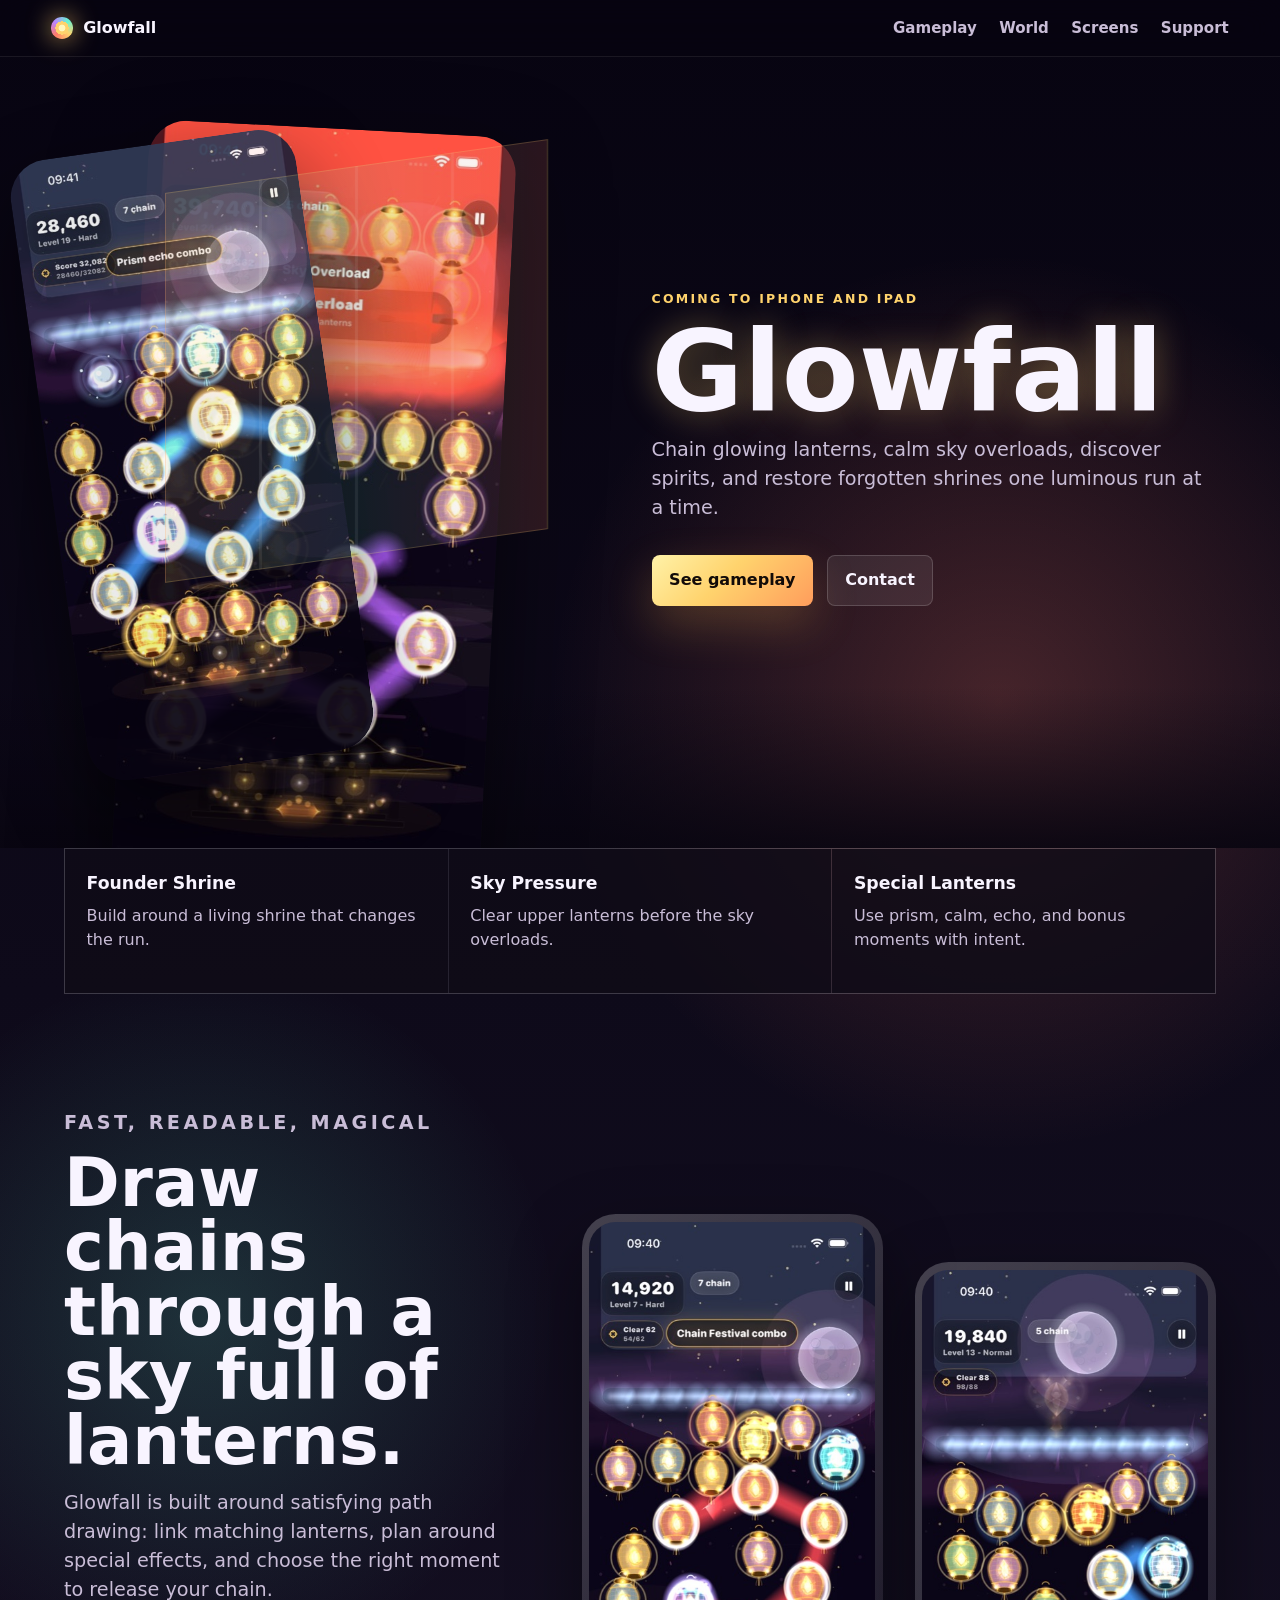
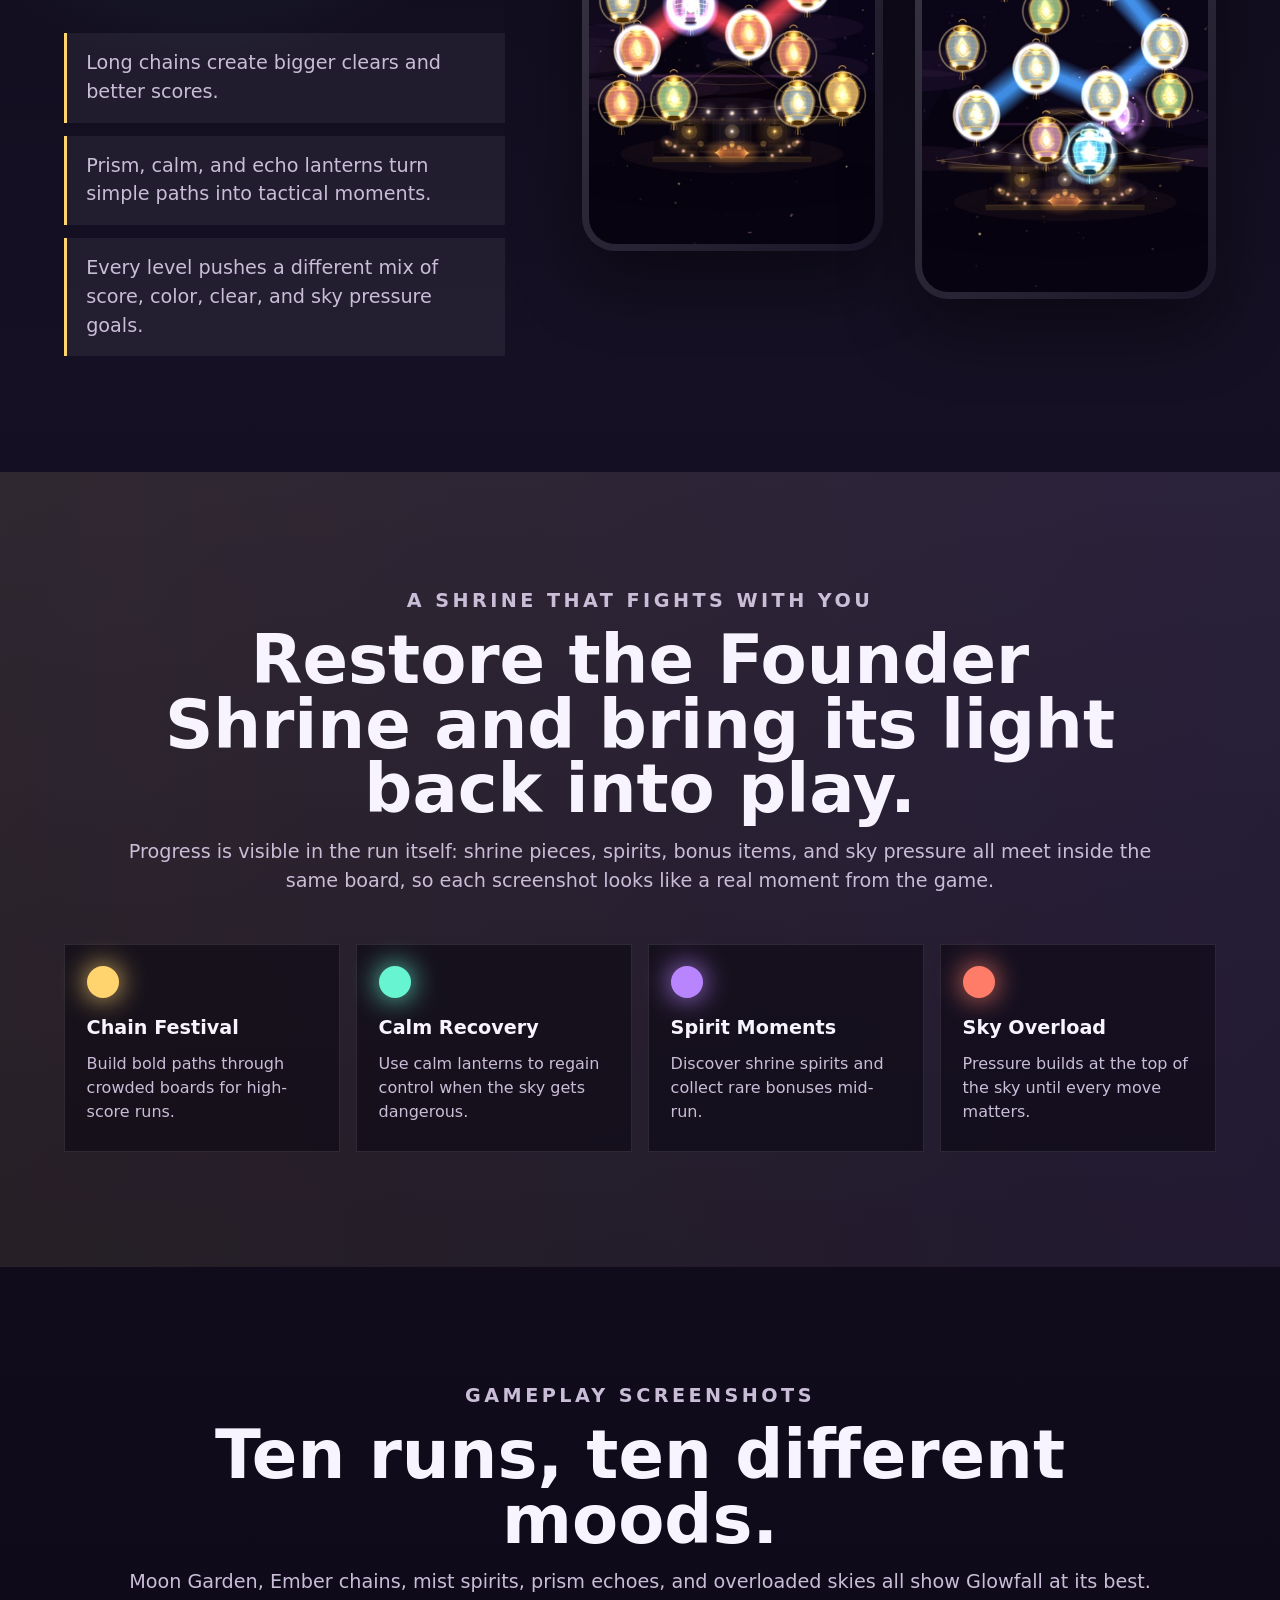
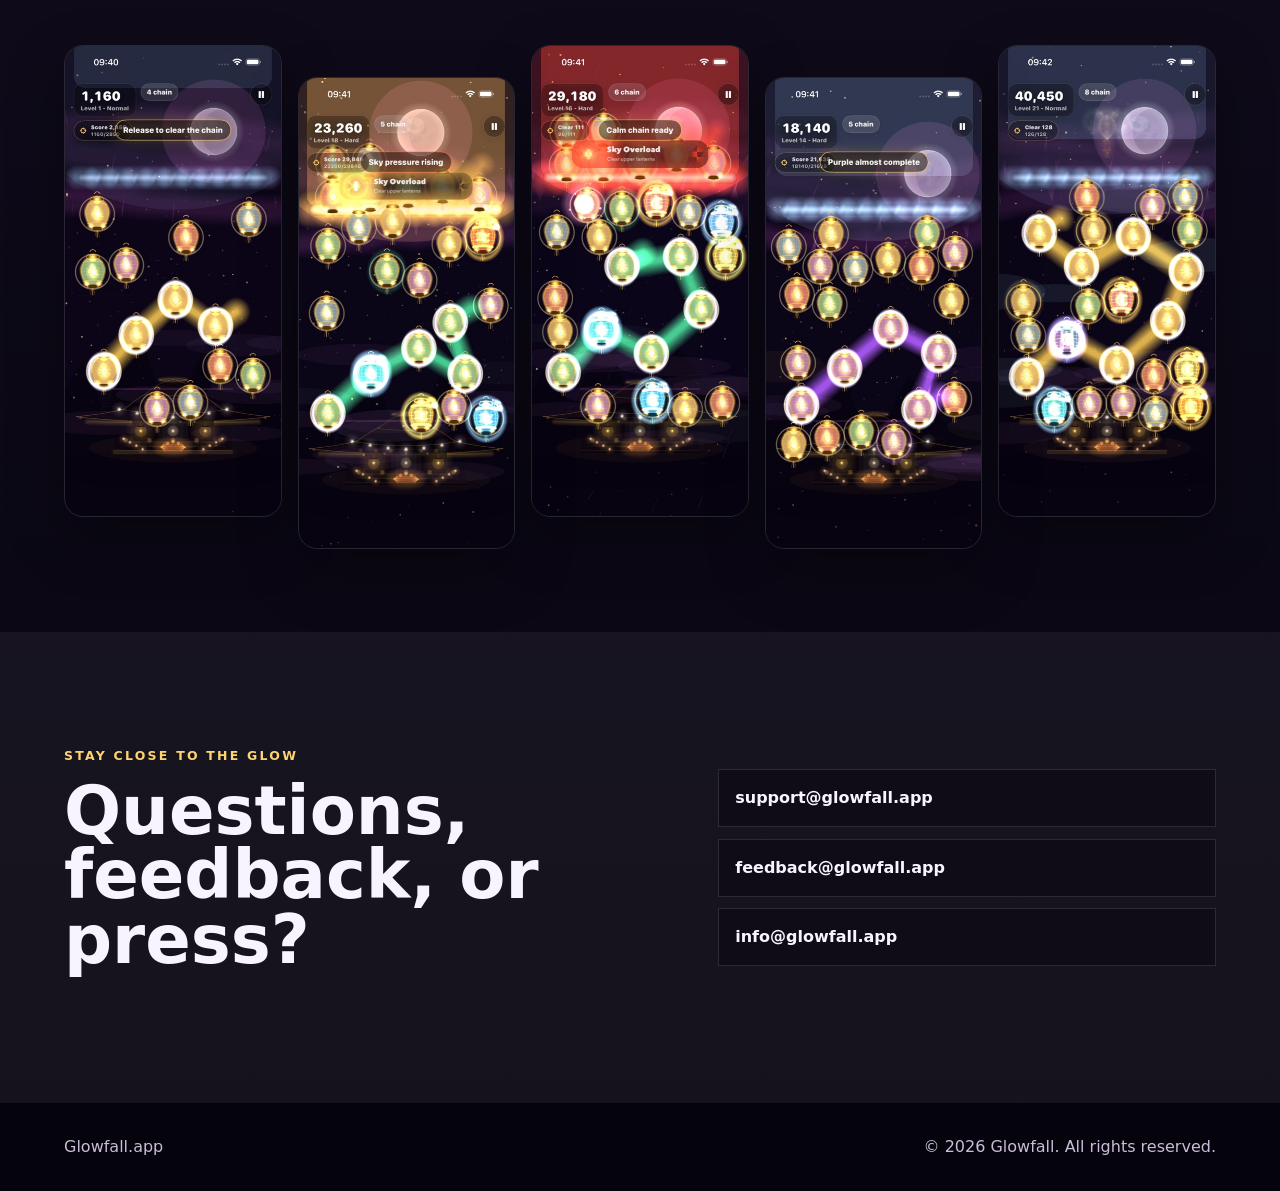
==== index.html @ 5fb165c0 "first commit" ====
<!doctype html>
<html lang="en">
  <head>
    <meta charset="utf-8">
    <meta name="viewport" content="width=device-width, initial-scale=1">
    <title>Glowfall - Chain lanterns. Restore the sky.</title>
    <meta name="description" content="Glowfall is a magical lantern chaining game about restoring shrines, calming the sky, and mastering luminous combos.">
    <meta property="og:title" content="Glowfall">
    <meta property="og:description" content="Chain lanterns, calm the sky, and restore ancient shrines.">
    <meta property="og:type" content="website">
    <meta property="og:url" content="https://glowfall.app">
    <meta property="og:image" content="https://glowfall.app/assets/screenshots/05_starfall_overload.jpg">
    <meta name="theme-color" content="#080510">
    <link rel="icon" href="assets/favicon.svg" type="image/svg+xml">
    <link rel="stylesheet" href="styles.css">
  </head>
  <body>
    <header class="site-header" aria-label="Primary">
      <a class="brand" href="#top" aria-label="Glowfall home">
        <span class="brand-mark" aria-hidden="true"></span>
        <span>Glowfall</span>
      </a>
      <nav>
        <a href="#gameplay">Gameplay</a>
        <a href="#world">World</a>
        <a href="#screens">Screens</a>
        <a href="mailto:support@glowfall.app">Support</a>
      </nav>
    </header>

    <main id="top">
      <section class="hero" aria-labelledby="hero-title">
        <div class="hero-media" aria-hidden="true">
          <img class="hero-shot hero-shot-main" src="assets/screenshots/05_starfall_overload.jpg" alt="">
          <img class="hero-shot hero-shot-side" src="assets/screenshots/08_prism_echo_combo.jpg" alt="">
          <div class="skyline"></div>
        </div>
        <div class="hero-copy">
          <p class="eyebrow">Coming to iPhone and iPad</p>
          <h1 id="hero-title">Glowfall</h1>
          <p class="hero-lede">Chain glowing lanterns, calm sky overloads, discover spirits, and restore forgotten shrines one luminous run at a time.</p>
          <div class="hero-actions">
            <a class="button primary" href="#screens">See gameplay</a>
            <a class="button secondary" href="mailto:info@glowfall.app">Contact</a>
          </div>
        </div>
      </section>

      <section class="signal-strip" aria-label="Game highlights">
        <div>
          <strong>Founder Shrine</strong>
          <span>Build around a living shrine that changes the run.</span>
        </div>
        <div>
          <strong>Sky Pressure</strong>
          <span>Clear upper lanterns before the sky overloads.</span>
        </div>
        <div>
          <strong>Special Lanterns</strong>
          <span>Use prism, calm, echo, and bonus moments with intent.</span>
        </div>
      </section>

      <section id="gameplay" class="section split">
        <div class="section-copy">
          <p class="eyebrow">Fast, readable, magical</p>
          <h2>Draw chains through a sky full of lanterns.</h2>
          <p>Glowfall is built around satisfying path drawing: link matching lanterns, plan around special effects, and choose the right moment to release your chain.</p>
          <ul class="feature-list">
            <li>Long chains create bigger clears and better scores.</li>
            <li>Prism, calm, and echo lanterns turn simple paths into tactical moments.</li>
            <li>Every level pushes a different mix of score, color, clear, and sky pressure goals.</li>
          </ul>
        </div>
        <div class="phone-pair">
          <figure class="phone-frame tall">
            <img src="assets/screenshots/02_ember_festival_combo.jpg" alt="Glowfall gameplay showing a red Chain Festival combo.">
          </figure>
          <figure class="phone-frame lower">
            <img src="assets/screenshots/03_mist_spirit_bonus.jpg" alt="Glowfall gameplay showing a spirit bonus moment.">
          </figure>
        </div>
      </section>

      <section id="world" class="section world-band">
        <div class="section-copy centered">
          <p class="eyebrow">A shrine that fights with you</p>
          <h2>Restore the Founder Shrine and bring its light back into play.</h2>
          <p>Progress is visible in the run itself: shrine pieces, spirits, bonus items, and sky pressure all meet inside the same board, so each screenshot looks like a real moment from the game.</p>
        </div>
        <div class="mechanic-grid">
          <article>
            <span class="mini-icon gold"></span>
            <h3>Chain Festival</h3>
            <p>Build bold paths through crowded boards for high-score runs.</p>
          </article>
          <article>
            <span class="mini-icon teal"></span>
            <h3>Calm Recovery</h3>
            <p>Use calm lanterns to regain control when the sky gets dangerous.</p>
          </article>
          <article>
            <span class="mini-icon violet"></span>
            <h3>Spirit Moments</h3>
            <p>Discover shrine spirits and collect rare bonuses mid-run.</p>
          </article>
          <article>
            <span class="mini-icon coral"></span>
            <h3>Sky Overload</h3>
            <p>Pressure builds at the top of the sky until every move matters.</p>
          </article>
        </div>
      </section>

      <section id="screens" class="section screen-gallery" aria-labelledby="screens-title">
        <div class="section-copy centered">
          <p class="eyebrow">Gameplay screenshots</p>
          <h2 id="screens-title">Ten runs, ten different moods.</h2>
          <p>Moon Garden, Ember chains, mist spirits, prism echoes, and overloaded skies all show Glowfall at its best.</p>
        </div>
        <div class="screens-row" aria-label="Glowfall screenshot gallery">
          <img src="assets/screenshots/01_moon_first_chain.jpg" alt="Glowfall Moon Garden first chain gameplay.">
          <img src="assets/screenshots/04_aurora_pressure_rising.jpg" alt="Glowfall Aurora sky pressure gameplay.">
          <img src="assets/screenshots/06_calm_recovery_combo.jpg" alt="Glowfall calm recovery combo gameplay.">
          <img src="assets/screenshots/07_purple_objective_chase.jpg" alt="Glowfall purple objective chase gameplay.">
          <img src="assets/screenshots/10_final_chain_finish.jpg" alt="Glowfall final chain finish gameplay.">
        </div>
      </section>

      <section class="section contact-band" aria-labelledby="contact-title">
        <div>
          <p class="eyebrow">Stay close to the glow</p>
          <h2 id="contact-title">Questions, feedback, or press?</h2>
        </div>
        <div class="contact-links">
          <a href="mailto:support@glowfall.app">support@glowfall.app</a>
          <a href="mailto:feedback@glowfall.app">feedback@glowfall.app</a>
          <a href="mailto:info@glowfall.app">info@glowfall.app</a>
        </div>
      </section>
    </main>

    <footer>
      <span>Glowfall.app</span>
      <span>© 2026 Glowfall. All rights reserved.</span>
    </footer>
  </body>
</html>
---- styles.css ----
:root {
  --ink: #f8f4ff;
  --muted: #c9bdd7;
  --soft: rgba(255, 255, 255, 0.12);
  --panel: rgba(16, 12, 28, 0.74);
  --panel-strong: rgba(20, 16, 34, 0.92);
  --gold: #ffd36d;
  --teal: #67f4d0;
  --violet: #b985ff;
  --coral: #ff7c68;
  --blue: #78c9ff;
  color-scheme: dark;
}

* {
  box-sizing: border-box;
}

html {
  scroll-behavior: smooth;
}

body {
  margin: 0;
  min-width: 320px;
  color: var(--ink);
  background:
    radial-gradient(circle at 78% 16%, rgba(255, 124, 104, 0.24), transparent 28rem),
    radial-gradient(circle at 16% 30%, rgba(103, 244, 208, 0.16), transparent 22rem),
    linear-gradient(180deg, #070411 0%, #151023 45%, #080510 100%);
  font-family: ui-sans-serif, system-ui, -apple-system, BlinkMacSystemFont, "Segoe UI", sans-serif;
  line-height: 1.5;
}

img {
  display: block;
  max-width: 100%;
}

a {
  color: inherit;
}

.site-header {
  position: fixed;
  z-index: 20;
  top: 0;
  left: 0;
  right: 0;
  display: flex;
  align-items: center;
  justify-content: space-between;
  gap: 1rem;
  padding: 1rem clamp(1.1rem, 4vw, 4rem);
  background: rgba(7, 4, 17, 0.64);
  border-bottom: 1px solid rgba(255, 255, 255, 0.08);
  backdrop-filter: blur(18px);
}

.brand {
  display: inline-flex;
  align-items: center;
  gap: 0.65rem;
  text-decoration: none;
  font-weight: 900;
  letter-spacing: 0;
}

.brand-mark {
  width: 1.35rem;
  height: 1.35rem;
  border-radius: 50%;
  background:
    radial-gradient(circle, #fff7bd 0 22%, #ffd36d 23% 42%, transparent 43%),
    conic-gradient(from 40deg, var(--teal), var(--gold), var(--coral), var(--violet), var(--teal));
  box-shadow: 0 0 24px rgba(255, 211, 109, 0.76);
}

nav {
  display: flex;
  align-items: center;
  gap: clamp(0.75rem, 2vw, 1.4rem);
  color: var(--muted);
  font-size: 0.94rem;
  font-weight: 750;
}

nav a {
  text-decoration: none;
}

nav a:hover {
  color: var(--ink);
}

.hero {
  position: relative;
  min-height: 94svh;
  display: grid;
  grid-template-columns: minmax(0, 0.95fr) minmax(20rem, 1.05fr);
  align-items: center;
  gap: clamp(2rem, 6vw, 6rem);
  padding: 7rem clamp(1.1rem, 5vw, 5rem) 4rem;
  overflow: hidden;
}

.hero::after {
  content: "";
  position: absolute;
  left: 0;
  right: 0;
  bottom: 0;
  height: 18vh;
  background: linear-gradient(180deg, transparent, rgba(8, 5, 16, 0.88));
  pointer-events: none;
}

.hero-copy {
  position: relative;
  z-index: 4;
  max-width: 42rem;
}

.eyebrow {
  margin: 0 0 0.8rem;
  color: var(--gold);
  font-size: 0.78rem;
  font-weight: 900;
  letter-spacing: 0.18em;
  text-transform: uppercase;
}

h1,
h2,
h3,
p {
  margin-top: 0;
}

h1 {
  margin-bottom: 1rem;
  font-size: 7rem;
  line-height: 0.88;
  letter-spacing: 0;
  text-shadow: 0 0 34px rgba(255, 211, 109, 0.36);
}

h2 {
  margin-bottom: 1rem;
  font-size: 4.2rem;
  line-height: 0.96;
  letter-spacing: 0;
}

h3 {
  margin-bottom: 0.55rem;
  font-size: 1.2rem;
}

.hero-lede,
.section-copy p,
.feature-list {
  color: var(--muted);
  font-size: 1.2rem;
}

.hero-actions {
  display: flex;
  flex-wrap: wrap;
  gap: 0.85rem;
  margin-top: 2rem;
}

.button {
  min-height: 3rem;
  display: inline-flex;
  align-items: center;
  justify-content: center;
  padding: 0.78rem 1.1rem;
  border-radius: 0.5rem;
  text-decoration: none;
  font-weight: 900;
}

.button.primary {
  color: #120b08;
  background: linear-gradient(135deg, #fff2a8, var(--gold) 45%, #ff9d5c);
  box-shadow: 0 18px 46px rgba(255, 178, 80, 0.24);
}

.button.secondary {
  background: rgba(255, 255, 255, 0.08);
  border: 1px solid rgba(255, 255, 255, 0.16);
}

.hero-media {
  position: relative;
  z-index: 3;
  min-height: 42rem;
  transform: translateX(-1rem);
}

.hero-shot {
  position: absolute;
  width: min(38vw, 23rem);
  border-radius: 2.4rem;
  box-shadow: 0 36px 90px rgba(0, 0, 0, 0.58);
}

.hero-shot-main {
  right: 12%;
  top: 1rem;
  transform: rotate(3deg);
}

.hero-shot-side {
  left: 0;
  bottom: 1rem;
  width: min(32vw, 18rem);
  transform: rotate(-8deg);
  opacity: 0.92;
}

.skyline {
  position: absolute;
  inset: 8% 2% auto auto;
  width: 75%;
  height: 58%;
  border: 1px solid rgba(255, 211, 109, 0.2);
  background:
    linear-gradient(90deg, rgba(255, 211, 109, 0.1), rgba(103, 244, 208, 0.1), rgba(255, 124, 104, 0.14)),
    repeating-linear-gradient(90deg, transparent 0 5.8rem, rgba(255, 255, 255, 0.08) 5.8rem 6rem);
  filter: blur(0.2px);
  transform: skewY(-8deg);
}

.signal-strip {
  display: grid;
  grid-template-columns: repeat(3, 1fr);
  gap: 1px;
  margin: 0 clamp(1.1rem, 5vw, 5rem);
  border: 1px solid rgba(255, 255, 255, 0.1);
  background: rgba(255, 255, 255, 0.1);
}

.signal-strip div {
  min-height: 9rem;
  padding: 1.35rem;
  background: rgba(8, 5, 16, 0.78);
}

.signal-strip strong,
.signal-strip span {
  display: block;
}

.signal-strip strong {
  margin-bottom: 0.45rem;
  font-size: 1.08rem;
}

.signal-strip span {
  color: var(--muted);
}

.section {
  padding: clamp(4rem, 9vw, 8rem) clamp(1.1rem, 5vw, 5rem);
}

.split {
  display: grid;
  grid-template-columns: minmax(0, 0.82fr) minmax(20rem, 1.18fr);
  align-items: center;
  gap: clamp(2rem, 6vw, 6rem);
}

.section-copy {
  max-width: 46rem;
}

.section-copy.centered {
  max-width: 64rem;
  margin-inline: auto;
  text-align: center;
}

.feature-list {
  display: grid;
  gap: 0.8rem;
  margin: 1.8rem 0 0;
  padding: 0;
  list-style: none;
}

.feature-list li {
  padding: 1rem 1rem 1rem 1.2rem;
  border-left: 3px solid var(--gold);
  background: rgba(255, 255, 255, 0.06);
}

.phone-pair {
  position: relative;
  display: grid;
  grid-template-columns: 1fr 1fr;
  align-items: center;
  gap: clamp(1rem, 3vw, 2rem);
}

.phone-frame {
  margin: 0;
  border-radius: 2.1rem;
  padding: 0.48rem;
  background: linear-gradient(135deg, rgba(255, 255, 255, 0.22), rgba(255, 255, 255, 0.03));
  box-shadow: 0 28px 70px rgba(0, 0, 0, 0.42);
}

.phone-frame img {
  border-radius: 1.65rem;
}

.phone-frame.lower {
  transform: translateY(3rem);
}

.world-band {
  background:
    linear-gradient(180deg, rgba(255, 255, 255, 0.04), rgba(255, 255, 255, 0.015)),
    linear-gradient(90deg, rgba(255, 211, 109, 0.08), rgba(185, 133, 255, 0.08));
}

.mechanic-grid {
  display: grid;
  grid-template-columns: repeat(4, 1fr);
  gap: 1rem;
  margin-top: 3rem;
}

.mechanic-grid article {
  min-height: 13rem;
  padding: 1.35rem;
  border: 1px solid rgba(255, 255, 255, 0.1);
  background: rgba(8, 5, 16, 0.54);
}

.mechanic-grid p {
  color: var(--muted);
  margin-bottom: 0;
}

.mini-icon {
  display: block;
  width: 2rem;
  height: 2rem;
  margin-bottom: 1rem;
  border-radius: 50%;
  box-shadow: 0 0 28px currentColor;
}

.mini-icon.gold {
  color: var(--gold);
  background: var(--gold);
}

.mini-icon.teal {
  color: var(--teal);
  background: var(--teal);
}

.mini-icon.violet {
  color: var(--violet);
  background: var(--violet);
}

.mini-icon.coral {
  color: var(--coral);
  background: var(--coral);
}

.screen-gallery {
  overflow: hidden;
}

.screens-row {
  display: grid;
  grid-template-columns: repeat(5, minmax(12rem, 1fr));
  gap: 1rem;
  margin-top: 3rem;
}

.screens-row img {
  width: 100%;
  aspect-ratio: 9 / 19.5;
  object-fit: cover;
  object-position: top;
  border-radius: 1.2rem;
  border: 1px solid rgba(255, 255, 255, 0.12);
  box-shadow: 0 22px 55px rgba(0, 0, 0, 0.36);
}

.screens-row img:nth-child(even) {
  transform: translateY(2rem);
}

.contact-band {
  display: grid;
  grid-template-columns: minmax(0, 1fr) minmax(18rem, 0.8fr);
  align-items: center;
  gap: 2rem;
  background: rgba(255, 255, 255, 0.05);
}

.contact-links {
  display: grid;
  gap: 0.7rem;
}

.contact-links a {
  padding: 1rem;
  border: 1px solid rgba(255, 255, 255, 0.12);
  background: rgba(8, 5, 16, 0.48);
  text-decoration: none;
  font-weight: 850;
}

footer {
  display: flex;
  justify-content: space-between;
  gap: 1rem;
  padding: 2rem clamp(1.1rem, 5vw, 5rem);
  color: var(--muted);
  background: #05030b;
}

@media (max-width: 900px) {
  nav {
    display: none;
  }

  .hero,
  .split,
  .contact-band {
    grid-template-columns: 1fr;
  }

  .hero {
    padding-top: 6rem;
  }

  .hero-media {
    order: -1;
    min-height: 31rem;
    transform: none;
  }

  .hero-shot {
    width: min(58vw, 18rem);
  }

  .hero-shot-main {
    right: 2%;
  }

  .hero-shot-side {
    width: min(44vw, 13rem);
    left: 4%;
  }

  .signal-strip,
  .mechanic-grid {
    grid-template-columns: 1fr;
  }

  .screens-row {
    grid-template-columns: repeat(5, minmax(10rem, 72vw));
    overflow-x: auto;
    padding-bottom: 2.5rem;
    scroll-snap-type: x mandatory;
  }

  .screens-row img {
    scroll-snap-align: center;
  }
}

@media (max-width: 560px) {
  .site-header {
    padding-inline: 1rem;
  }

  h1 {
    font-size: 4.45rem;
  }

  h2 {
    font-size: 2.35rem;
  }

  .hero-lede,
  .section-copy p,
  .feature-list {
    font-size: 1.02rem;
  }

  .hero-media {
    min-height: 27rem;
  }

  .phone-pair {
    grid-template-columns: 1fr;
  }

  .phone-frame.lower {
    transform: none;
  }

  footer {
    flex-direction: column;
  }
}
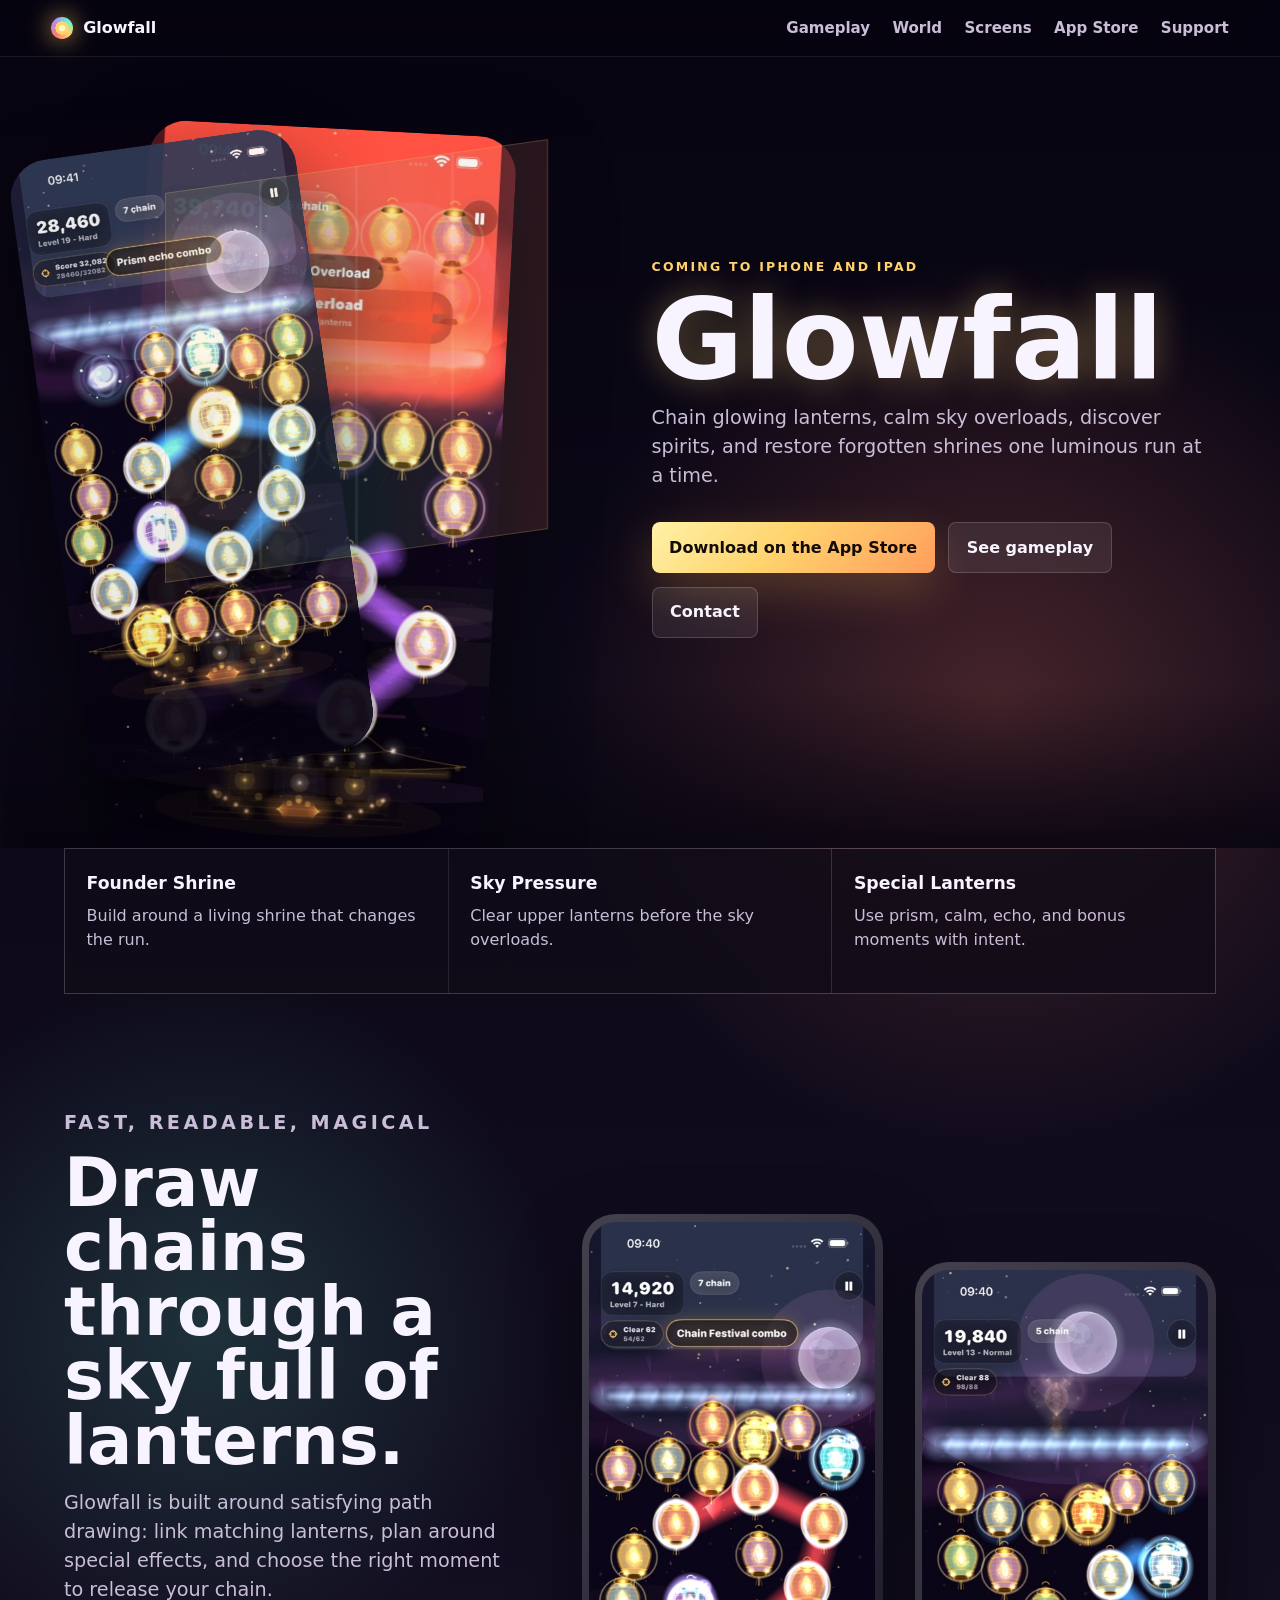
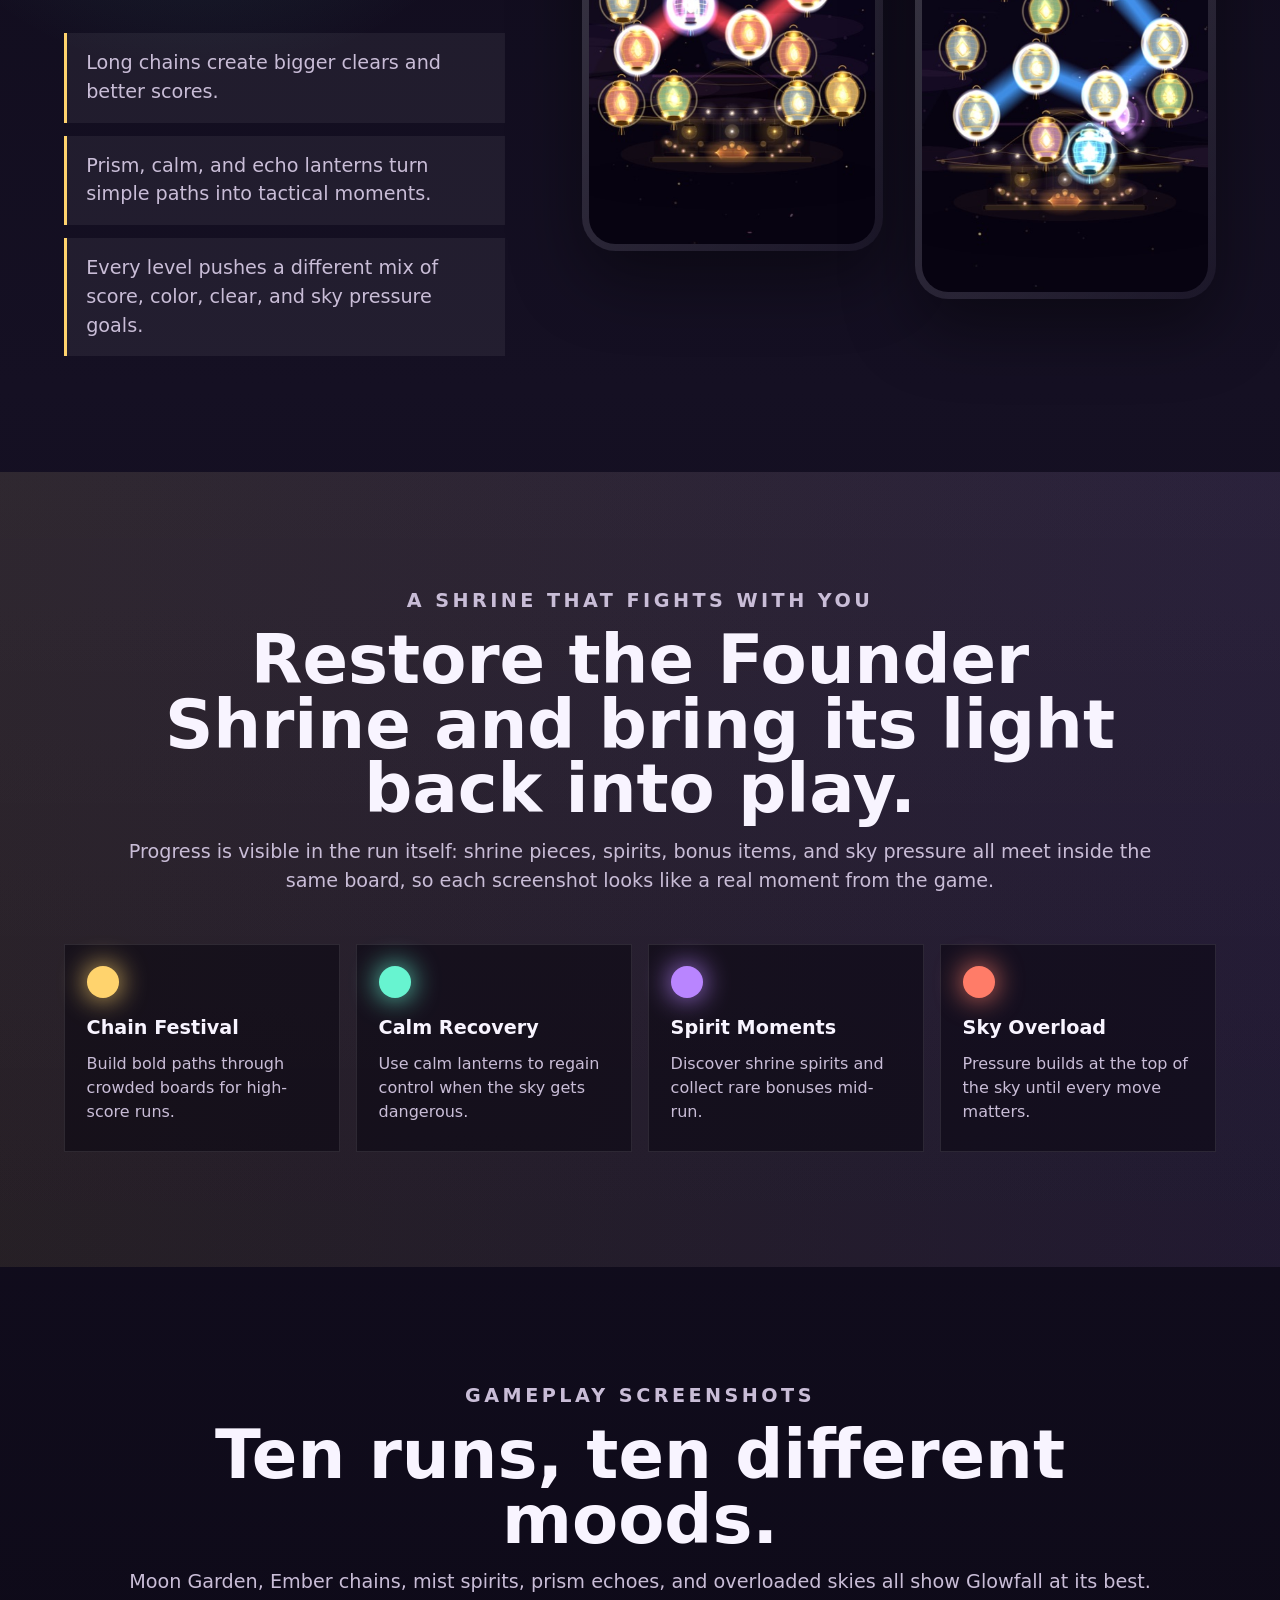
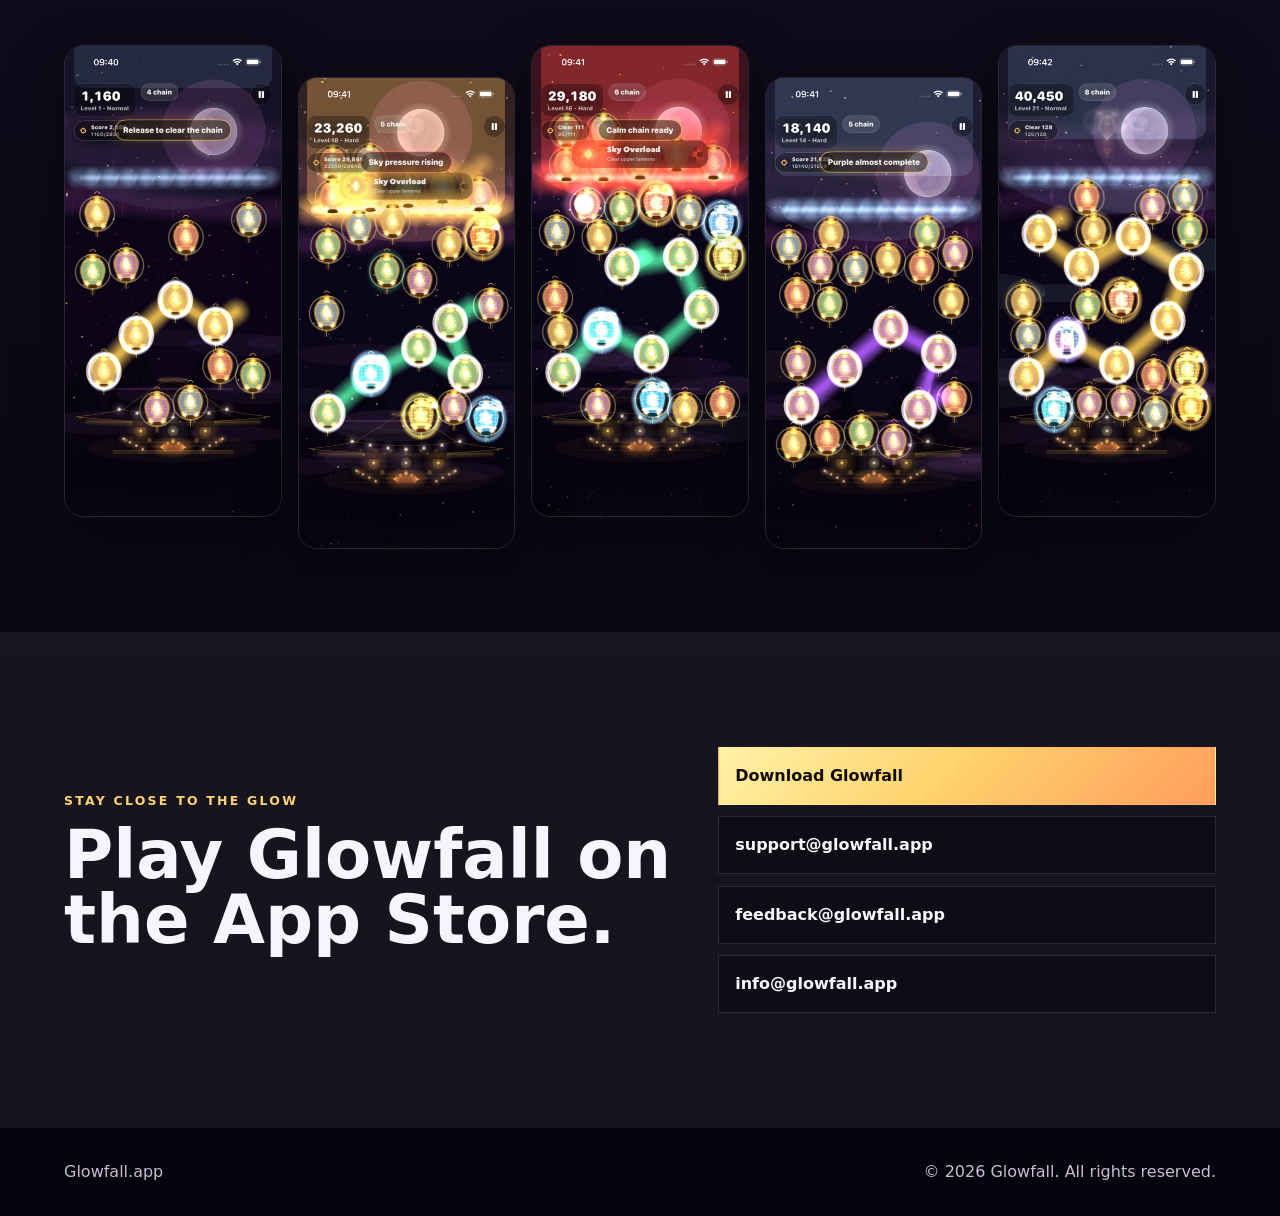
==== commit 738b2015: "Add App Store link" ====
--- a/index.html
+++ b/index.html
@@ -24,6 +24,7 @@
         <a href="#gameplay">Gameplay</a>
         <a href="#world">World</a>
         <a href="#screens">Screens</a>
+        <a href="https://apps.apple.com/us/app/glowfall-lantern-spirits/id6771706543">App Store</a>
         <a href="mailto:support@glowfall.app">Support</a>
       </nav>
     </header>
@@ -40,7 +41,8 @@
           <h1 id="hero-title">Glowfall</h1>
           <p class="hero-lede">Chain glowing lanterns, calm sky overloads, discover spirits, and restore forgotten shrines one luminous run at a time.</p>
           <div class="hero-actions">
-            <a class="button primary" href="#screens">See gameplay</a>
+            <a class="button primary" href="https://apps.apple.com/us/app/glowfall-lantern-spirits/id6771706543">Download on the App Store</a>
+            <a class="button secondary" href="#screens">See gameplay</a>
             <a class="button secondary" href="mailto:info@glowfall.app">Contact</a>
           </div>
         </div>
@@ -130,9 +132,10 @@
       <section class="section contact-band" aria-labelledby="contact-title">
         <div>
           <p class="eyebrow">Stay close to the glow</p>
-          <h2 id="contact-title">Questions, feedback, or press?</h2>
+          <h2 id="contact-title">Play Glowfall on the App Store.</h2>
         </div>
         <div class="contact-links">
+          <a class="store-link" href="https://apps.apple.com/us/app/glowfall-lantern-spirits/id6771706543">Download Glowfall</a>
           <a href="mailto:support@glowfall.app">support@glowfall.app</a>
           <a href="mailto:feedback@glowfall.app">feedback@glowfall.app</a>
           <a href="mailto:info@glowfall.app">info@glowfall.app</a>
--- a/styles.css
+++ b/styles.css
@@ -422,6 +422,12 @@
   font-weight: 850;
 }
 
+.contact-links .store-link {
+  color: #120b08;
+  background: linear-gradient(135deg, #fff2a8, var(--gold) 45%, #ff9d5c);
+  border-color: transparent;
+}
+
 footer {
   display: flex;
   justify-content: space-between;
@@ -431,6 +437,33 @@
   background: #05030b;
 }
 
+.legal-page {
+  max-width: 58rem;
+  margin-inline: auto;
+  padding: 8rem clamp(1.1rem, 5vw, 5rem) 5rem;
+}
+
+.legal-page h1 {
+  margin-bottom: 1.5rem;
+  font-size: 4.4rem;
+}
+
+.legal-page h2 {
+  margin-top: 2.5rem;
+  font-size: 1.7rem;
+  line-height: 1.15;
+}
+
+.legal-page p {
+  color: var(--muted);
+  font-size: 1.08rem;
+}
+
+.legal-page a {
+  color: var(--gold);
+  font-weight: 800;
+}
+
 @media (max-width: 900px) {
   nav {
     display: none;
@@ -497,7 +530,8 @@
 
   .hero-lede,
   .section-copy p,
-  .feature-list {
+  .feature-list,
+  .legal-page p {
     font-size: 1.02rem;
   }
 
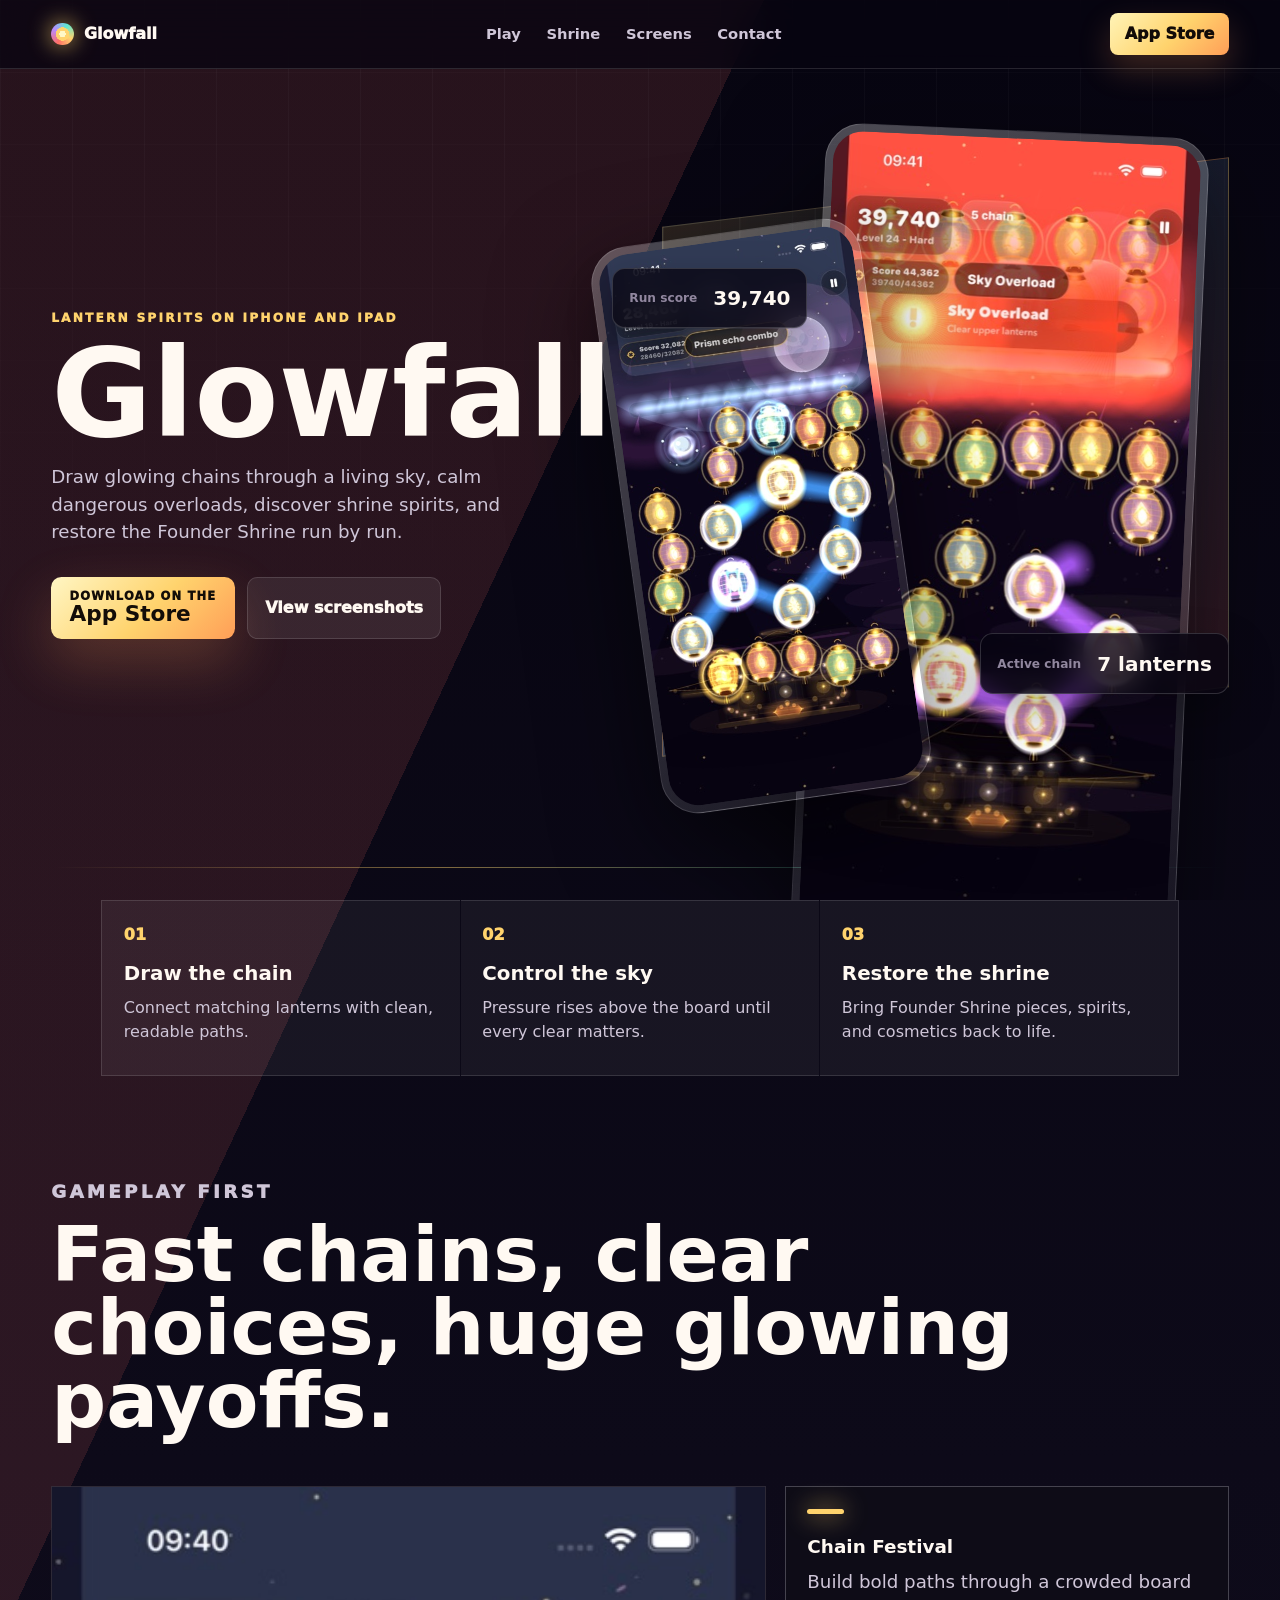
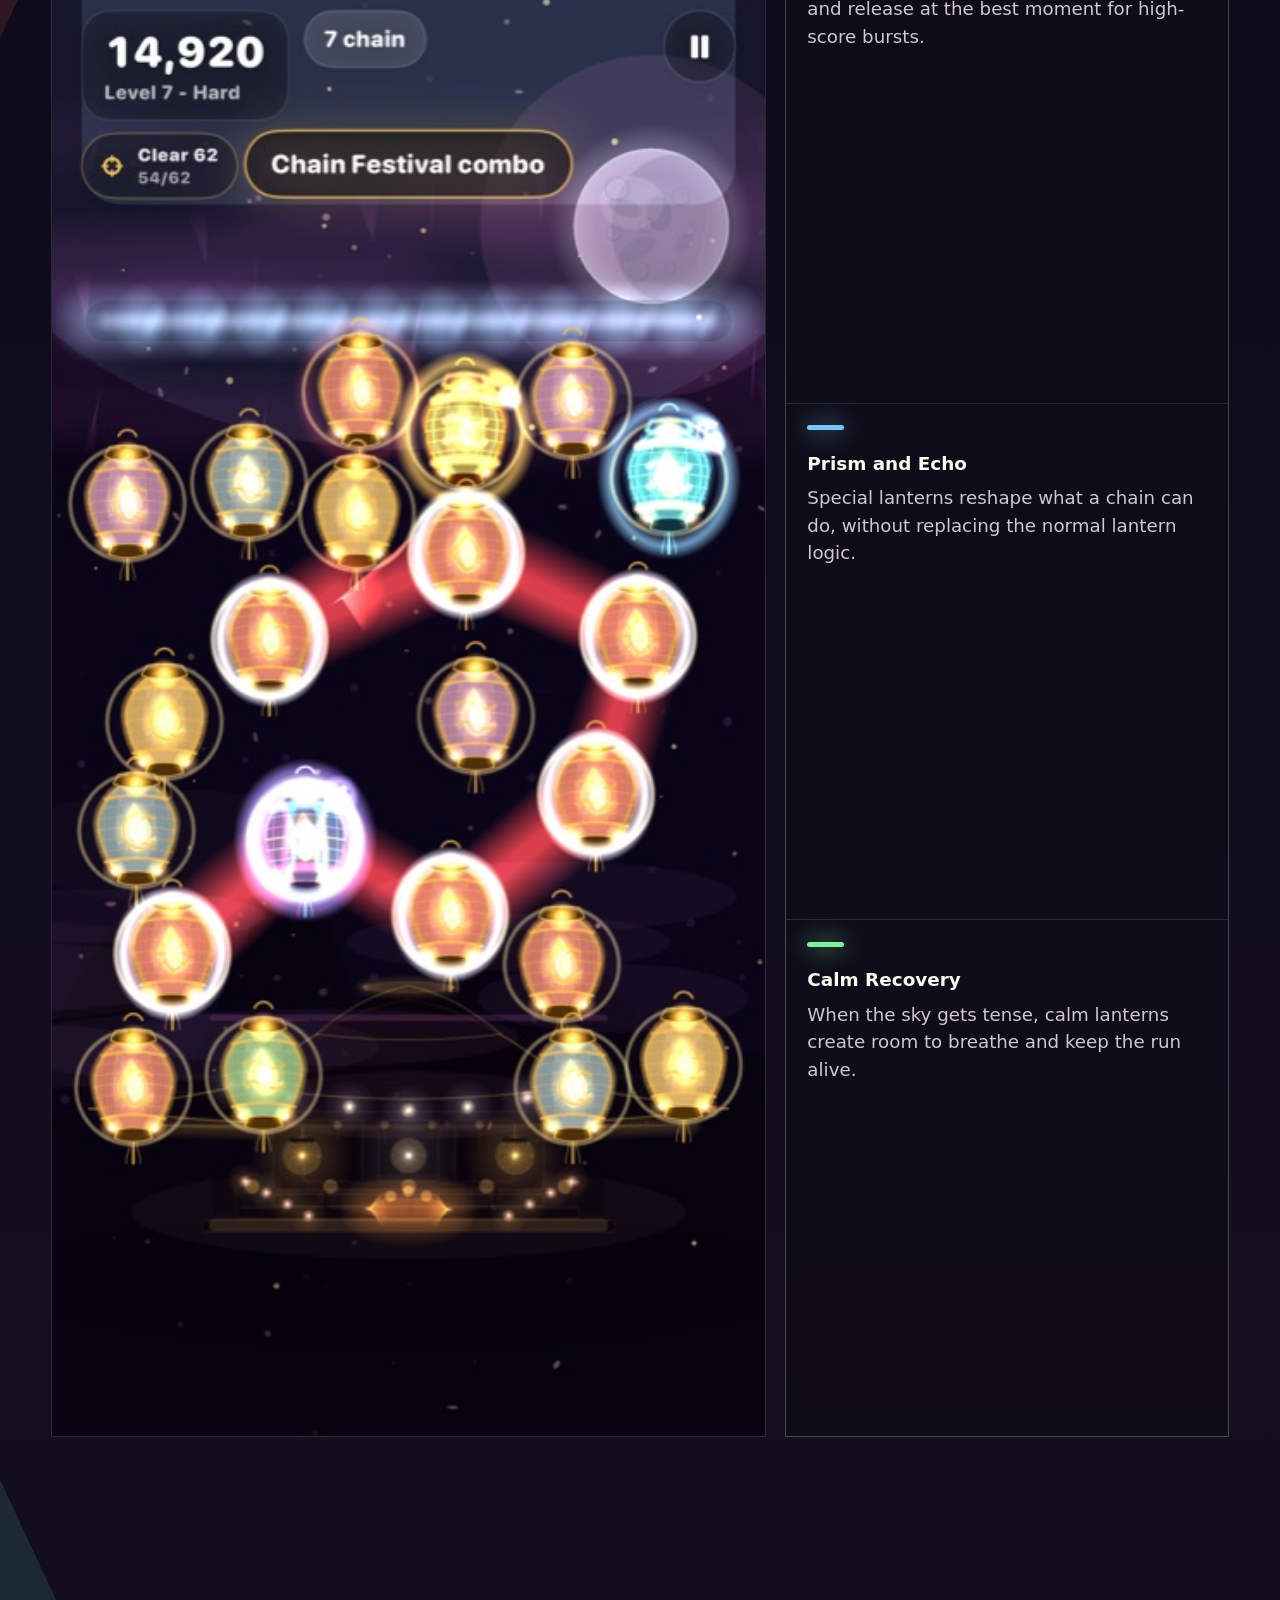
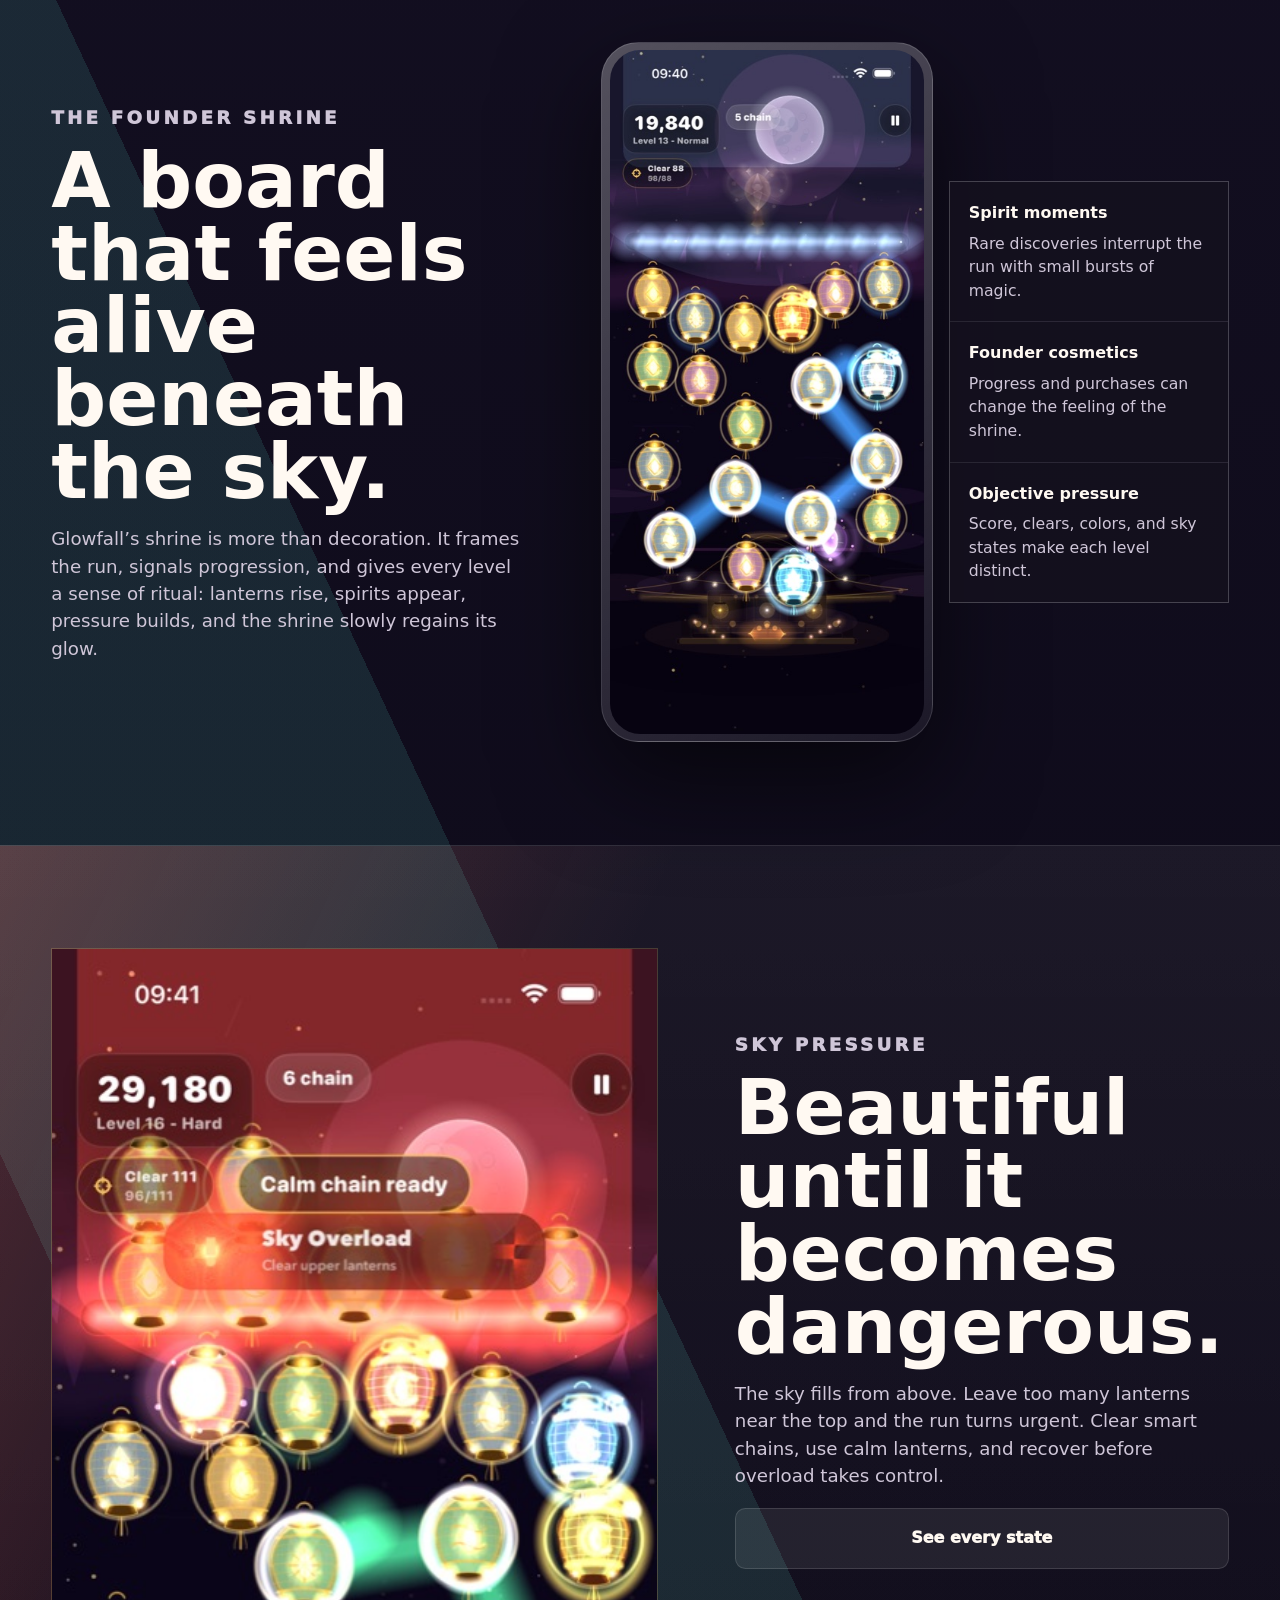
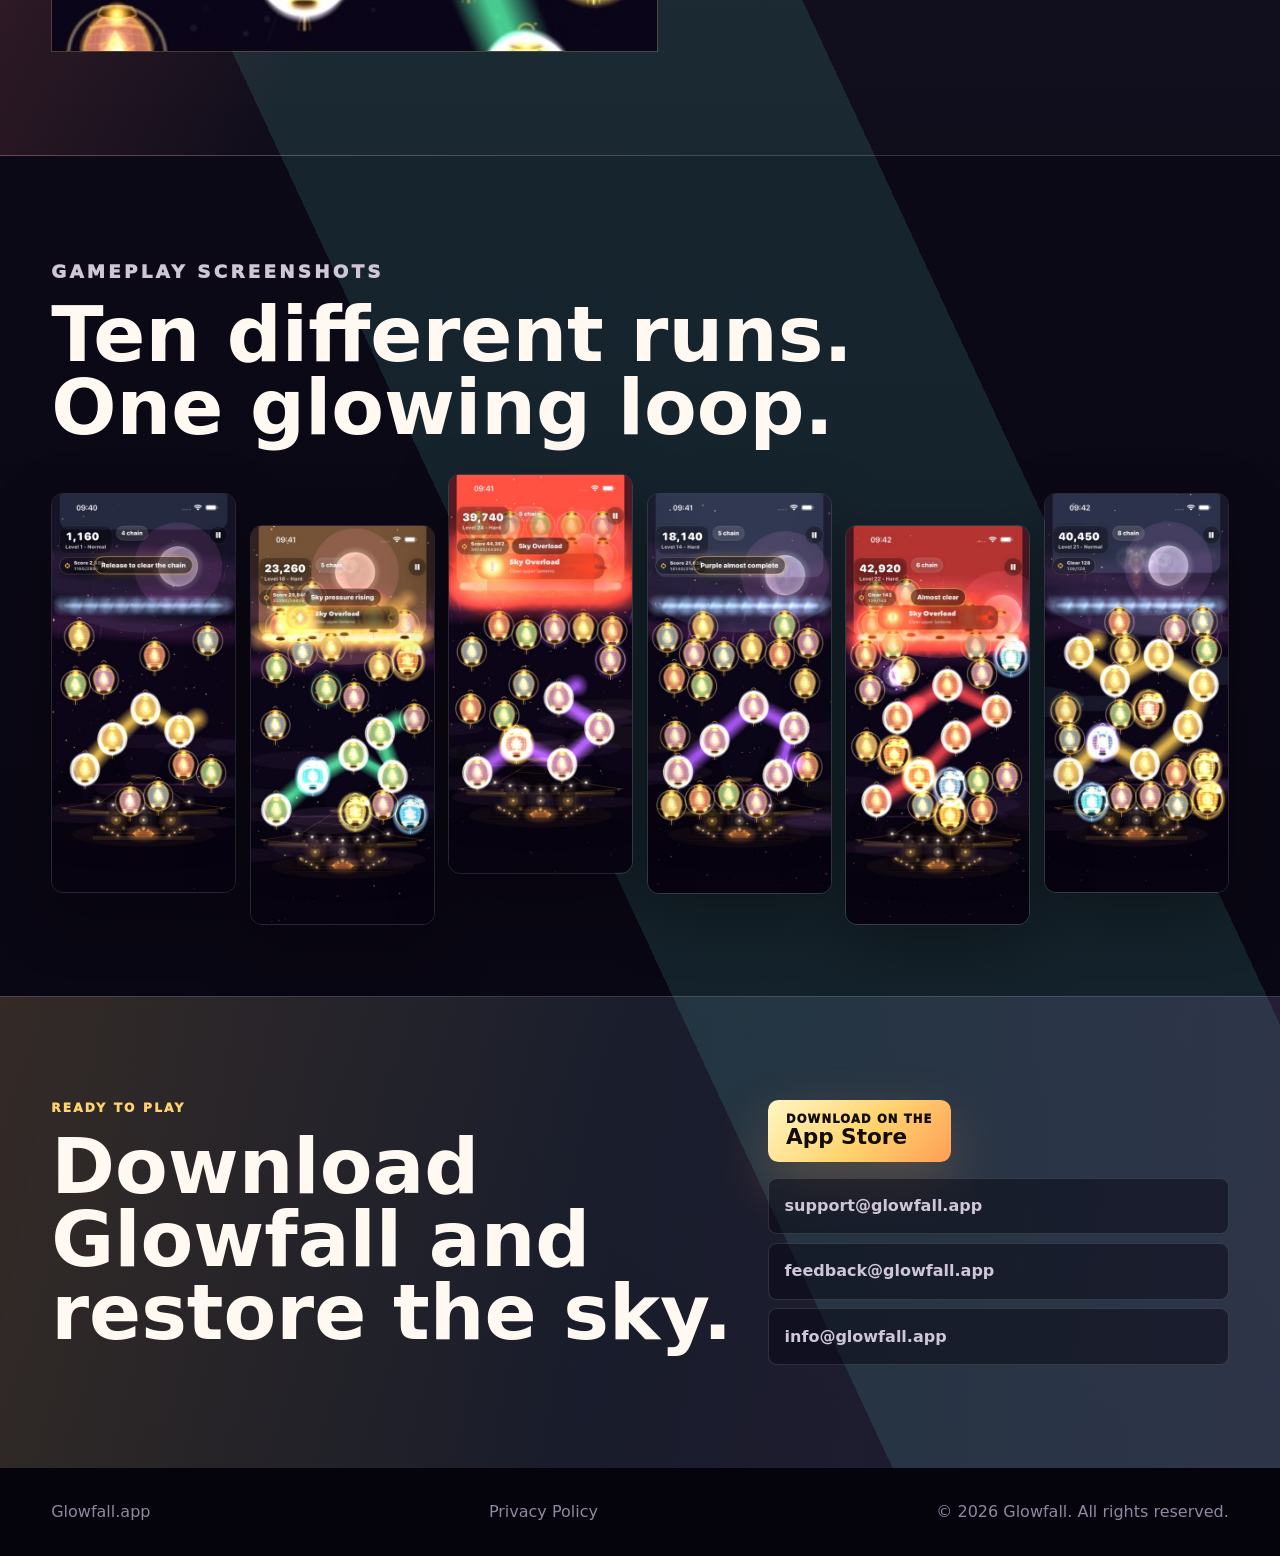
==== commit e444d24d: "Improve Glowfall website design" ====
--- a/index.html
+++ b/index.html
@@ -3,9 +3,9 @@
   <head>
     <meta charset="utf-8">
     <meta name="viewport" content="width=device-width, initial-scale=1">
-    <title>Glowfall - Chain lanterns. Restore the sky.</title>
-    <meta name="description" content="Glowfall is a magical lantern chaining game about restoring shrines, calming the sky, and mastering luminous combos.">
-    <meta property="og:title" content="Glowfall">
+    <title>Glowfall - Lantern Spirits</title>
+    <meta name="description" content="Glowfall is a magical lantern-chaining game about restoring shrines, calming the sky, and mastering luminous combos.">
+    <meta property="og:title" content="Glowfall - Lantern Spirits">
     <meta property="og:description" content="Chain lanterns, calm the sky, and restore ancient shrines.">
     <meta property="og:type" content="website">
     <meta property="og:url" content="https://glowfall.app">
@@ -21,130 +21,171 @@
         <span>Glowfall</span>
       </a>
       <nav>
-        <a href="#gameplay">Gameplay</a>
-        <a href="#world">World</a>
+        <a href="#play">Play</a>
+        <a href="#shrine">Shrine</a>
         <a href="#screens">Screens</a>
-        <a href="https://apps.apple.com/us/app/glowfall-lantern-spirits/id6771706543">App Store</a>
-        <a href="mailto:support@glowfall.app">Support</a>
+        <a href="#contact">Contact</a>
       </nav>
+      <a class="nav-store" href="https://apps.apple.com/us/app/glowfall-lantern-spirits/id6771706543">App Store</a>
     </header>
 
     <main id="top">
       <section class="hero" aria-labelledby="hero-title">
-        <div class="hero-media" aria-hidden="true">
-          <img class="hero-shot hero-shot-main" src="assets/screenshots/05_starfall_overload.jpg" alt="">
-          <img class="hero-shot hero-shot-side" src="assets/screenshots/08_prism_echo_combo.jpg" alt="">
-          <div class="skyline"></div>
+        <div class="hero-copy">
+          <p class="eyebrow">Lantern Spirits on iPhone and iPad</p>
+          <h1 id="hero-title">Glowfall</h1>
+          <p class="hero-lede">Draw glowing chains through a living sky, calm dangerous overloads, discover shrine spirits, and restore the Founder Shrine run by run.</p>
+          <div class="hero-actions">
+            <a class="store-button" href="https://apps.apple.com/us/app/glowfall-lantern-spirits/id6771706543" aria-label="Download Glowfall on the App Store">
+              <span>Download on the</span>
+              <strong>App Store</strong>
+            </a>
+            <a class="button secondary" href="#screens">View screenshots</a>
+          </div>
         </div>
-        <div class="hero-copy">
-          <p class="eyebrow">Coming to iPhone and iPad</p>
-          <h1 id="hero-title">Glowfall</h1>
-          <p class="hero-lede">Chain glowing lanterns, calm sky overloads, discover spirits, and restore forgotten shrines one luminous run at a time.</p>
-          <div class="hero-actions">
-            <a class="button primary" href="https://apps.apple.com/us/app/glowfall-lantern-spirits/id6771706543">Download on the App Store</a>
-            <a class="button secondary" href="#screens">See gameplay</a>
-            <a class="button secondary" href="mailto:info@glowfall.app">Contact</a>
+
+        <div class="hero-showcase" aria-label="Glowfall gameplay preview">
+          <div class="hero-backdrop" aria-hidden="true"></div>
+          <figure class="device primary-device">
+            <img src="assets/screenshots/05_starfall_overload.jpg" alt="Glowfall gameplay showing Sky Overload.">
+          </figure>
+          <figure class="device secondary-device">
+            <img src="assets/screenshots/08_prism_echo_combo.jpg" alt="Glowfall gameplay showing a prism echo combo.">
+          </figure>
+          <div class="run-chip chip-score">
+            <span>Run score</span>
+            <strong>39,740</strong>
+          </div>
+          <div class="run-chip chip-chain">
+            <span>Active chain</span>
+            <strong>7 lanterns</strong>
           </div>
         </div>
       </section>
 
-      <section class="signal-strip" aria-label="Game highlights">
+      <section class="quick-signals" aria-label="Glowfall highlights">
         <div>
-          <strong>Founder Shrine</strong>
-          <span>Build around a living shrine that changes the run.</span>
+          <span>01</span>
+          <strong>Draw the chain</strong>
+          <p>Connect matching lanterns with clean, readable paths.</p>
         </div>
         <div>
-          <strong>Sky Pressure</strong>
-          <span>Clear upper lanterns before the sky overloads.</span>
+          <span>02</span>
+          <strong>Control the sky</strong>
+          <p>Pressure rises above the board until every clear matters.</p>
         </div>
         <div>
-          <strong>Special Lanterns</strong>
-          <span>Use prism, calm, echo, and bonus moments with intent.</span>
+          <span>03</span>
+          <strong>Restore the shrine</strong>
+          <p>Bring Founder Shrine pieces, spirits, and cosmetics back to life.</p>
         </div>
       </section>
 
-      <section id="gameplay" class="section split">
-        <div class="section-copy">
-          <p class="eyebrow">Fast, readable, magical</p>
-          <h2>Draw chains through a sky full of lanterns.</h2>
-          <p>Glowfall is built around satisfying path drawing: link matching lanterns, plan around special effects, and choose the right moment to release your chain.</p>
-          <ul class="feature-list">
-            <li>Long chains create bigger clears and better scores.</li>
-            <li>Prism, calm, and echo lanterns turn simple paths into tactical moments.</li>
-            <li>Every level pushes a different mix of score, color, clear, and sky pressure goals.</li>
-          </ul>
+      <section id="play" class="section play-section">
+        <div class="section-heading">
+          <p class="eyebrow">Gameplay first</p>
+          <h2>Fast chains, clear choices, huge glowing payoffs.</h2>
         </div>
-        <div class="phone-pair">
-          <figure class="phone-frame tall">
-            <img src="assets/screenshots/02_ember_festival_combo.jpg" alt="Glowfall gameplay showing a red Chain Festival combo.">
+        <div class="play-layout">
+          <figure class="wide-shot">
+            <img src="assets/screenshots/02_ember_festival_combo.jpg" alt="Glowfall gameplay showing a Chain Festival combo.">
           </figure>
-          <figure class="phone-frame lower">
-            <img src="assets/screenshots/03_mist_spirit_bonus.jpg" alt="Glowfall gameplay showing a spirit bonus moment.">
-          </figure>
+          <div class="play-notes">
+            <article>
+              <span class="note-mark gold"></span>
+              <h3>Chain Festival</h3>
+              <p>Build bold paths through a crowded board and release at the best moment for high-score bursts.</p>
+            </article>
+            <article>
+              <span class="note-mark blue"></span>
+              <h3>Prism and Echo</h3>
+              <p>Special lanterns reshape what a chain can do, without replacing the normal lantern logic.</p>
+            </article>
+            <article>
+              <span class="note-mark green"></span>
+              <h3>Calm Recovery</h3>
+              <p>When the sky gets tense, calm lanterns create room to breathe and keep the run alive.</p>
+            </article>
+          </div>
         </div>
       </section>
 
-      <section id="world" class="section world-band">
-        <div class="section-copy centered">
-          <p class="eyebrow">A shrine that fights with you</p>
-          <h2>Restore the Founder Shrine and bring its light back into play.</h2>
-          <p>Progress is visible in the run itself: shrine pieces, spirits, bonus items, and sky pressure all meet inside the same board, so each screenshot looks like a real moment from the game.</p>
+      <section id="shrine" class="section shrine-section">
+        <div class="shrine-copy">
+          <p class="eyebrow">The Founder Shrine</p>
+          <h2>A board that feels alive beneath the sky.</h2>
+          <p>Glowfall’s shrine is more than decoration. It frames the run, signals progression, and gives every level a sense of ritual: lanterns rise, spirits appear, pressure builds, and the shrine slowly regains its glow.</p>
         </div>
-        <div class="mechanic-grid">
-          <article>
-            <span class="mini-icon gold"></span>
-            <h3>Chain Festival</h3>
-            <p>Build bold paths through crowded boards for high-score runs.</p>
-          </article>
-          <article>
-            <span class="mini-icon teal"></span>
-            <h3>Calm Recovery</h3>
-            <p>Use calm lanterns to regain control when the sky gets dangerous.</p>
-          </article>
-          <article>
-            <span class="mini-icon violet"></span>
-            <h3>Spirit Moments</h3>
-            <p>Discover shrine spirits and collect rare bonuses mid-run.</p>
-          </article>
-          <article>
-            <span class="mini-icon coral"></span>
-            <h3>Sky Overload</h3>
-            <p>Pressure builds at the top of the sky until every move matters.</p>
-          </article>
+        <div class="shrine-grid">
+          <figure class="device shrine-device">
+            <img src="assets/screenshots/03_mist_spirit_bonus.jpg" alt="Glowfall gameplay with a spirit bonus moment.">
+          </figure>
+          <div class="shrine-details">
+            <div>
+              <strong>Spirit moments</strong>
+              <span>Rare discoveries interrupt the run with small bursts of magic.</span>
+            </div>
+            <div>
+              <strong>Founder cosmetics</strong>
+              <span>Progress and purchases can change the feeling of the shrine.</span>
+            </div>
+            <div>
+              <strong>Objective pressure</strong>
+              <span>Score, clears, colors, and sky states make each level distinct.</span>
+            </div>
+          </div>
         </div>
       </section>
 
-      <section id="screens" class="section screen-gallery" aria-labelledby="screens-title">
-        <div class="section-copy centered">
-          <p class="eyebrow">Gameplay screenshots</p>
-          <h2 id="screens-title">Ten runs, ten different moods.</h2>
-          <p>Moon Garden, Ember chains, mist spirits, prism echoes, and overloaded skies all show Glowfall at its best.</p>
-        </div>
-        <div class="screens-row" aria-label="Glowfall screenshot gallery">
-          <img src="assets/screenshots/01_moon_first_chain.jpg" alt="Glowfall Moon Garden first chain gameplay.">
-          <img src="assets/screenshots/04_aurora_pressure_rising.jpg" alt="Glowfall Aurora sky pressure gameplay.">
-          <img src="assets/screenshots/06_calm_recovery_combo.jpg" alt="Glowfall calm recovery combo gameplay.">
-          <img src="assets/screenshots/07_purple_objective_chase.jpg" alt="Glowfall purple objective chase gameplay.">
-          <img src="assets/screenshots/10_final_chain_finish.jpg" alt="Glowfall final chain finish gameplay.">
+      <section class="section pressure-section">
+        <figure class="pressure-shot">
+          <img src="assets/screenshots/06_calm_recovery_combo.jpg" alt="Glowfall gameplay showing a calm recovery combo under sky pressure.">
+        </figure>
+        <div class="pressure-copy">
+          <p class="eyebrow">Sky pressure</p>
+          <h2>Beautiful until it becomes dangerous.</h2>
+          <p>The sky fills from above. Leave too many lanterns near the top and the run turns urgent. Clear smart chains, use calm lanterns, and recover before overload takes control.</p>
+          <a class="button secondary" href="#screens">See every state</a>
         </div>
       </section>
 
-      <section class="section contact-band" aria-labelledby="contact-title">
+      <section id="screens" class="section screens-section" aria-labelledby="screens-title">
+        <div class="section-heading compact">
+          <p class="eyebrow">Gameplay screenshots</p>
+          <h2 id="screens-title">Ten different runs. One glowing loop.</h2>
+        </div>
+        <div class="screens-grid" aria-label="Glowfall screenshot gallery">
+          <img src="assets/screenshots/01_moon_first_chain.jpg" alt="Moon Garden first chain gameplay.">
+          <img src="assets/screenshots/04_aurora_pressure_rising.jpg" alt="Aurora sky pressure rising gameplay.">
+          <img src="assets/screenshots/05_starfall_overload.jpg" alt="Starfall sky overload gameplay.">
+          <img src="assets/screenshots/07_purple_objective_chase.jpg" alt="Purple objective chase gameplay.">
+          <img src="assets/screenshots/09_late_hard_near_clear.jpg" alt="Late hard near-clear gameplay.">
+          <img src="assets/screenshots/10_final_chain_finish.jpg" alt="Final chain finish gameplay.">
+        </div>
+      </section>
+
+      <section id="contact" class="section final-cta" aria-labelledby="contact-title">
         <div>
-          <p class="eyebrow">Stay close to the glow</p>
-          <h2 id="contact-title">Play Glowfall on the App Store.</h2>
+          <p class="eyebrow">Ready to play</p>
+          <h2 id="contact-title">Download Glowfall and restore the sky.</h2>
         </div>
-        <div class="contact-links">
-          <a class="store-link" href="https://apps.apple.com/us/app/glowfall-lantern-spirits/id6771706543">Download Glowfall</a>
-          <a href="mailto:support@glowfall.app">support@glowfall.app</a>
-          <a href="mailto:feedback@glowfall.app">feedback@glowfall.app</a>
-          <a href="mailto:info@glowfall.app">info@glowfall.app</a>
+        <div class="final-actions">
+          <a class="store-button" href="https://apps.apple.com/us/app/glowfall-lantern-spirits/id6771706543" aria-label="Download Glowfall on the App Store">
+            <span>Download on the</span>
+            <strong>App Store</strong>
+          </a>
+          <div class="contact-links">
+            <a href="mailto:support@glowfall.app">support@glowfall.app</a>
+            <a href="mailto:feedback@glowfall.app">feedback@glowfall.app</a>
+            <a href="mailto:info@glowfall.app">info@glowfall.app</a>
+          </div>
         </div>
       </section>
     </main>
 
     <footer>
       <span>Glowfall.app</span>
+      <a href="privacy.html">Privacy Policy</a>
       <span>© 2026 Glowfall. All rights reserved.</span>
     </footer>
   </body>
--- a/styles.css
+++ b/styles.css
@@ -1,14 +1,20 @@
 :root {
-  --ink: #f8f4ff;
-  --muted: #c9bdd7;
-  --soft: rgba(255, 255, 255, 0.12);
-  --panel: rgba(16, 12, 28, 0.74);
-  --panel-strong: rgba(20, 16, 34, 0.92);
+  --bg: #070511;
+  --bg-2: #130f21;
+  --ink: #fff9f2;
+  --muted: #cfc6d8;
+  --dim: #91879f;
+  --line: rgba(255, 255, 255, 0.13);
+  --glass: rgba(14, 11, 24, 0.72);
+  --glass-2: rgba(28, 23, 43, 0.72);
   --gold: #ffd36d;
-  --teal: #67f4d0;
-  --violet: #b985ff;
-  --coral: #ff7c68;
-  --blue: #78c9ff;
+  --amber: #ff9e57;
+  --teal: #5de8d1;
+  --blue: #77c7ff;
+  --green: #7df0a0;
+  --violet: #b98aff;
+  --danger: #ff6f66;
+  --max: 1180px;
   color-scheme: dark;
 }
 
@@ -25,11 +31,24 @@
   min-width: 320px;
   color: var(--ink);
   background:
-    radial-gradient(circle at 78% 16%, rgba(255, 124, 104, 0.24), transparent 28rem),
-    radial-gradient(circle at 16% 30%, rgba(103, 244, 208, 0.16), transparent 22rem),
-    linear-gradient(180deg, #070411 0%, #151023 45%, #080510 100%);
+    linear-gradient(115deg, rgba(255, 111, 102, 0.13) 0 18%, transparent 18% 100%),
+    linear-gradient(245deg, transparent 0 64%, rgba(93, 232, 209, 0.12) 64% 78%, transparent 78%),
+    linear-gradient(180deg, #070511 0%, #130f21 46%, #080511 100%);
   font-family: ui-sans-serif, system-ui, -apple-system, BlinkMacSystemFont, "Segoe UI", sans-serif;
   line-height: 1.5;
+}
+
+body::before {
+  content: "";
+  position: fixed;
+  inset: 0;
+  z-index: -1;
+  pointer-events: none;
+  background:
+    linear-gradient(90deg, rgba(255, 255, 255, 0.04) 1px, transparent 1px),
+    linear-gradient(180deg, rgba(255, 255, 255, 0.025) 1px, transparent 1px);
+  background-size: 72px 72px;
+  mask-image: linear-gradient(180deg, rgba(0, 0, 0, 0.85), transparent 74%);
 }
 
 img {
@@ -43,89 +62,114 @@
 
 .site-header {
   position: fixed;
-  z-index: 20;
-  top: 0;
-  left: 0;
-  right: 0;
+  inset: 0 0 auto;
+  z-index: 30;
+  display: grid;
+  grid-template-columns: auto 1fr auto;
+  align-items: center;
+  gap: 1rem;
+  padding: 0.82rem clamp(1rem, 4vw, 3.5rem);
+  background: rgba(7, 5, 17, 0.74);
+  border-bottom: 1px solid var(--line);
+  backdrop-filter: blur(18px);
+}
+
+.brand,
+nav,
+.hero-actions,
+.store-button,
+.button,
+.run-chip,
+.final-actions {
   display: flex;
   align-items: center;
-  justify-content: space-between;
-  gap: 1rem;
-  padding: 1rem clamp(1.1rem, 4vw, 4rem);
-  background: rgba(7, 4, 17, 0.64);
-  border-bottom: 1px solid rgba(255, 255, 255, 0.08);
-  backdrop-filter: blur(18px);
 }
 
 .brand {
+  gap: 0.65rem;
+  text-decoration: none;
+  font-weight: 950;
+}
+
+.brand-mark {
+  width: 1.4rem;
+  height: 1.4rem;
+  border-radius: 50%;
+  background:
+    radial-gradient(circle at 50% 50%, #fff8c7 0 20%, #ffd36d 21% 42%, transparent 43%),
+    conic-gradient(from 28deg, var(--teal), var(--gold), var(--danger), var(--violet), var(--teal));
+  box-shadow: 0 0 22px rgba(255, 211, 109, 0.78);
+}
+
+nav {
+  justify-content: center;
+  gap: clamp(0.75rem, 2vw, 1.65rem);
+  color: var(--muted);
+  font-size: 0.92rem;
+  font-weight: 820;
+}
+
+nav a,
+.nav-store,
+.button,
+.store-button,
+.contact-links a,
+footer a {
+  text-decoration: none;
+}
+
+nav a:hover,
+footer a:hover {
+  color: var(--gold);
+}
+
+.nav-store {
+  min-height: 2.4rem;
   display: inline-flex;
   align-items: center;
-  gap: 0.65rem;
-  text-decoration: none;
-  font-weight: 900;
-  letter-spacing: 0;
-}
-
-.brand-mark {
-  width: 1.35rem;
-  height: 1.35rem;
-  border-radius: 50%;
-  background:
-    radial-gradient(circle, #fff7bd 0 22%, #ffd36d 23% 42%, transparent 43%),
-    conic-gradient(from 40deg, var(--teal), var(--gold), var(--coral), var(--violet), var(--teal));
-  box-shadow: 0 0 24px rgba(255, 211, 109, 0.76);
-}
-
-nav {
-  display: flex;
-  align-items: center;
-  gap: clamp(0.75rem, 2vw, 1.4rem);
-  color: var(--muted);
-  font-size: 0.94rem;
-  font-weight: 750;
-}
-
-nav a {
-  text-decoration: none;
-}
-
-nav a:hover {
-  color: var(--ink);
+  justify-content: center;
+  padding: 0.55rem 0.9rem;
+  color: #120b08;
+  background: linear-gradient(135deg, #fff4b7, var(--gold) 55%, var(--amber));
+  border-radius: 0.5rem;
+  font-weight: 950;
+  box-shadow: 0 14px 32px rgba(255, 158, 87, 0.22);
 }
 
 .hero {
   position: relative;
-  min-height: 94svh;
-  display: grid;
-  grid-template-columns: minmax(0, 0.95fr) minmax(20rem, 1.05fr);
+  min-height: 100svh;
+  display: grid;
+  grid-template-columns: minmax(0, 0.88fr) minmax(25rem, 1.12fr);
   align-items: center;
-  gap: clamp(2rem, 6vw, 6rem);
-  padding: 7rem clamp(1.1rem, 5vw, 5rem) 4rem;
+  gap: clamp(2rem, 6vw, 5.5rem);
+  max-width: 1380px;
+  margin-inline: auto;
+  padding: 7rem clamp(1rem, 4vw, 3.5rem) 4rem;
   overflow: hidden;
 }
 
 .hero::after {
   content: "";
   position: absolute;
-  left: 0;
-  right: 0;
-  bottom: 0;
-  height: 18vh;
-  background: linear-gradient(180deg, transparent, rgba(8, 5, 16, 0.88));
-  pointer-events: none;
+  left: clamp(1rem, 4vw, 3.5rem);
+  right: clamp(1rem, 4vw, 3.5rem);
+  bottom: 2rem;
+  height: 1px;
+  background: linear-gradient(90deg, transparent, rgba(255, 211, 109, 0.48), rgba(93, 232, 209, 0.28), transparent);
 }
 
 .hero-copy {
   position: relative;
-  z-index: 4;
-  max-width: 42rem;
+  z-index: 5;
+  max-width: 38rem;
 }
 
 .eyebrow {
-  margin: 0 0 0.8rem;
+  margin: 0 0 0.85rem;
   color: var(--gold);
-  font-size: 0.78rem;
-  font-weight: 900;
+  font-size: 0.76rem;
+  font-weight: 950;
   letter-spacing: 0.18em;
   text-transform: uppercase;
 }
@@ -138,314 +182,442 @@
 }
 
 h1 {
-  margin-bottom: 1rem;
-  font-size: 7rem;
-  line-height: 0.88;
+  margin-bottom: 1.05rem;
+  font-size: clamp(5rem, 9.6vw, 8.6rem);
+  line-height: 0.86;
   letter-spacing: 0;
-  text-shadow: 0 0 34px rgba(255, 211, 109, 0.36);
 }
 
 h2 {
   margin-bottom: 1rem;
-  font-size: 4.2rem;
-  line-height: 0.96;
+  font-size: clamp(2.45rem, 6vw, 5.4rem);
+  line-height: 0.95;
   letter-spacing: 0;
 }
 
 h3 {
-  margin-bottom: 0.55rem;
-  font-size: 1.2rem;
+  margin-bottom: 0.45rem;
+  font-size: 1.15rem;
 }
 
 .hero-lede,
-.section-copy p,
-.feature-list {
+.section-heading p,
+.shrine-copy p,
+.pressure-copy p,
+.play-notes p,
+.quick-signals p,
+.shrine-details span {
   color: var(--muted);
-  font-size: 1.2rem;
+  font-size: 1.14rem;
 }
 
 .hero-actions {
-  display: flex;
   flex-wrap: wrap;
-  gap: 0.85rem;
+  gap: 0.8rem;
   margin-top: 2rem;
 }
 
+.store-button {
+  width: fit-content;
+  min-height: 3.85rem;
+  flex-direction: column;
+  align-items: flex-start;
+  justify-content: center;
+  padding: 0.7rem 1.15rem;
+  color: #130d08;
+  background: linear-gradient(135deg, #fff6c4 0%, var(--gold) 54%, var(--amber) 100%);
+  border-radius: 0.65rem;
+  font-weight: 950;
+  box-shadow: 0 22px 55px rgba(255, 158, 87, 0.24);
+}
+
+.store-button span {
+  font-size: 0.72rem;
+  line-height: 1;
+  text-transform: uppercase;
+  letter-spacing: 0.1em;
+}
+
+.store-button strong {
+  font-size: 1.35rem;
+  line-height: 1.1;
+}
+
 .button {
-  min-height: 3rem;
-  display: inline-flex;
-  align-items: center;
+  min-height: 3.85rem;
   justify-content: center;
-  padding: 0.78rem 1.1rem;
-  border-radius: 0.5rem;
-  text-decoration: none;
-  font-weight: 900;
-}
-
-.button.primary {
-  color: #120b08;
-  background: linear-gradient(135deg, #fff2a8, var(--gold) 45%, #ff9d5c);
-  box-shadow: 0 18px 46px rgba(255, 178, 80, 0.24);
+  padding: 0.86rem 1.05rem;
+  border-radius: 0.65rem;
+  font-weight: 920;
 }
 
 .button.secondary {
-  background: rgba(255, 255, 255, 0.08);
+  color: var(--ink);
+  background: rgba(255, 255, 255, 0.075);
+  border: 1px solid var(--line);
+}
+
+.hero-showcase {
+  position: relative;
+  z-index: 4;
+  min-height: 43rem;
+}
+
+.hero-backdrop {
+  position: absolute;
+  inset: 9% 0 14% 8%;
+  border: 1px solid rgba(255, 211, 109, 0.24);
+  background:
+    linear-gradient(135deg, rgba(255, 211, 109, 0.15), rgba(119, 199, 255, 0.12) 46%, rgba(255, 111, 102, 0.16)),
+    repeating-linear-gradient(90deg, rgba(255, 255, 255, 0.06) 0 1px, transparent 1px 4.75rem);
+  transform: skewY(-7deg);
+}
+
+.device {
+  margin: 0;
+  border-radius: 2.35rem;
+  padding: 0.45rem;
+  background: linear-gradient(145deg, rgba(255, 255, 255, 0.28), rgba(255, 255, 255, 0.05));
+  border: 1px solid rgba(255, 255, 255, 0.14);
+  box-shadow: 0 36px 100px rgba(0, 0, 0, 0.58);
+}
+
+.device img {
+  width: 100%;
+  border-radius: 1.9rem;
+}
+
+.primary-device {
+  position: absolute;
+  right: 6%;
+  top: 0;
+  width: min(37vw, 24rem);
+  transform: rotate(2.6deg);
+}
+
+.secondary-device {
+  position: absolute;
+  left: 2%;
+  bottom: 1rem;
+  width: min(29vw, 17rem);
+  transform: rotate(-8deg);
+}
+
+.run-chip {
+  position: absolute;
+  z-index: 6;
+  min-width: 9.4rem;
+  justify-content: space-between;
+  gap: 1rem;
+  padding: 0.9rem 1rem;
+  background: rgba(7, 5, 17, 0.78);
   border: 1px solid rgba(255, 255, 255, 0.16);
-}
-
-.hero-media {
-  position: relative;
-  z-index: 3;
-  min-height: 42rem;
-  transform: translateX(-1rem);
-}
-
-.hero-shot {
-  position: absolute;
-  width: min(38vw, 23rem);
-  border-radius: 2.4rem;
-  box-shadow: 0 36px 90px rgba(0, 0, 0, 0.58);
-}
-
-.hero-shot-main {
-  right: 12%;
-  top: 1rem;
-  transform: rotate(3deg);
-}
-
-.hero-shot-side {
+  border-radius: 0.8rem;
+  backdrop-filter: blur(14px);
+  box-shadow: 0 20px 45px rgba(0, 0, 0, 0.28);
+}
+
+.run-chip span {
+  color: var(--dim);
+  font-size: 0.76rem;
+  font-weight: 850;
+}
+
+.run-chip strong {
+  font-size: 1.25rem;
+}
+
+.chip-score {
   left: 0;
-  bottom: 1rem;
-  width: min(32vw, 18rem);
-  transform: rotate(-8deg);
-  opacity: 0.92;
-}
-
-.skyline {
-  position: absolute;
-  inset: 8% 2% auto auto;
-  width: 75%;
-  height: 58%;
-  border: 1px solid rgba(255, 211, 109, 0.2);
-  background:
-    linear-gradient(90deg, rgba(255, 211, 109, 0.1), rgba(103, 244, 208, 0.1), rgba(255, 124, 104, 0.14)),
-    repeating-linear-gradient(90deg, transparent 0 5.8rem, rgba(255, 255, 255, 0.08) 5.8rem 6rem);
-  filter: blur(0.2px);
-  transform: skewY(-8deg);
-}
-
-.signal-strip {
+  top: 20%;
+}
+
+.chip-chain {
+  right: 0;
+  bottom: 18%;
+}
+
+.quick-signals {
+  max-width: var(--max);
   display: grid;
   grid-template-columns: repeat(3, 1fr);
   gap: 1px;
-  margin: 0 clamp(1.1rem, 5vw, 5rem);
-  border: 1px solid rgba(255, 255, 255, 0.1);
-  background: rgba(255, 255, 255, 0.1);
-}
-
-.signal-strip div {
-  min-height: 9rem;
+  margin: 0 auto;
+  padding-inline: clamp(1rem, 4vw, 3.5rem);
+}
+
+.quick-signals div {
+  min-height: 11rem;
   padding: 1.35rem;
-  background: rgba(8, 5, 16, 0.78);
-}
-
-.signal-strip strong,
-.signal-strip span {
+  background: rgba(255, 255, 255, 0.055);
+  border-top: 1px solid var(--line);
+  border-bottom: 1px solid var(--line);
+}
+
+.quick-signals div:first-child {
+  border-left: 1px solid var(--line);
+}
+
+.quick-signals div:last-child {
+  border-right: 1px solid var(--line);
+}
+
+.quick-signals span,
+.quick-signals strong {
   display: block;
 }
 
-.signal-strip strong {
+.quick-signals span {
+  margin-bottom: 0.75rem;
+  color: var(--gold);
+  font-weight: 950;
+}
+
+.quick-signals strong {
   margin-bottom: 0.45rem;
-  font-size: 1.08rem;
-}
-
-.signal-strip span {
-  color: var(--muted);
+  font-size: 1.24rem;
+}
+
+.quick-signals p {
+  margin-bottom: 0;
+  font-size: 1rem;
 }
 
 .section {
-  padding: clamp(4rem, 9vw, 8rem) clamp(1.1rem, 5vw, 5rem);
-}
-
-.split {
-  display: grid;
-  grid-template-columns: minmax(0, 0.82fr) minmax(20rem, 1.18fr);
-  align-items: center;
-  gap: clamp(2rem, 6vw, 6rem);
-}
-
-.section-copy {
-  max-width: 46rem;
-}
-
-.section-copy.centered {
-  max-width: 64rem;
+  max-width: 1380px;
   margin-inline: auto;
-  text-align: center;
-}
-
-.feature-list {
-  display: grid;
-  gap: 0.8rem;
-  margin: 1.8rem 0 0;
-  padding: 0;
-  list-style: none;
-}
-
-.feature-list li {
-  padding: 1rem 1rem 1rem 1.2rem;
-  border-left: 3px solid var(--gold);
-  background: rgba(255, 255, 255, 0.06);
-}
-
-.phone-pair {
-  position: relative;
-  display: grid;
-  grid-template-columns: 1fr 1fr;
-  align-items: center;
-  gap: clamp(1rem, 3vw, 2rem);
-}
-
-.phone-frame {
+  padding: clamp(4.5rem, 8vw, 8rem) clamp(1rem, 4vw, 3.5rem);
+}
+
+.section-heading {
+  max-width: 63rem;
+  margin-bottom: 3rem;
+}
+
+.section-heading.compact {
+  max-width: 58rem;
+}
+
+.play-layout {
+  display: grid;
+  grid-template-columns: minmax(21rem, 0.74fr) minmax(20rem, 0.46fr);
+  align-items: stretch;
+  gap: 1.2rem;
+}
+
+.wide-shot {
   margin: 0;
-  border-radius: 2.1rem;
-  padding: 0.48rem;
-  background: linear-gradient(135deg, rgba(255, 255, 255, 0.22), rgba(255, 255, 255, 0.03));
-  box-shadow: 0 28px 70px rgba(0, 0, 0, 0.42);
-}
-
-.phone-frame img {
-  border-radius: 1.65rem;
-}
-
-.phone-frame.lower {
-  transform: translateY(3rem);
-}
-
-.world-band {
-  background:
-    linear-gradient(180deg, rgba(255, 255, 255, 0.04), rgba(255, 255, 255, 0.015)),
-    linear-gradient(90deg, rgba(255, 211, 109, 0.08), rgba(185, 133, 255, 0.08));
-}
-
-.mechanic-grid {
-  display: grid;
-  grid-template-columns: repeat(4, 1fr);
-  gap: 1rem;
-  margin-top: 3rem;
-}
-
-.mechanic-grid article {
-  min-height: 13rem;
+  min-height: 38rem;
+  overflow: hidden;
+  border: 1px solid var(--line);
+  background: var(--glass);
+}
+
+.wide-shot img {
+  width: 100%;
+  height: 100%;
+  object-fit: cover;
+  object-position: top center;
+}
+
+.play-notes {
+  display: grid;
+  gap: 1px;
+  background: rgba(255, 255, 255, 0.12);
+  border: 1px solid var(--line);
+}
+
+.play-notes article {
+  min-height: 12rem;
   padding: 1.35rem;
-  border: 1px solid rgba(255, 255, 255, 0.1);
-  background: rgba(8, 5, 16, 0.54);
-}
-
-.mechanic-grid p {
-  color: var(--muted);
-  margin-bottom: 0;
-}
-
-.mini-icon {
+  background: rgba(11, 8, 20, 0.88);
+}
+
+.note-mark {
   display: block;
-  width: 2rem;
-  height: 2rem;
-  margin-bottom: 1rem;
-  border-radius: 50%;
-  box-shadow: 0 0 28px currentColor;
-}
-
-.mini-icon.gold {
+  width: 2.3rem;
+  height: 0.32rem;
+  margin-bottom: 1.2rem;
+  border-radius: 999px;
+  box-shadow: 0 0 24px currentColor;
+}
+
+.note-mark.gold {
   color: var(--gold);
   background: var(--gold);
 }
 
-.mini-icon.teal {
-  color: var(--teal);
-  background: var(--teal);
-}
-
-.mini-icon.violet {
-  color: var(--violet);
-  background: var(--violet);
-}
-
-.mini-icon.coral {
-  color: var(--coral);
-  background: var(--coral);
-}
-
-.screen-gallery {
+.note-mark.blue {
+  color: var(--blue);
+  background: var(--blue);
+}
+
+.note-mark.green {
+  color: var(--green);
+  background: var(--green);
+}
+
+.shrine-section {
+  display: grid;
+  grid-template-columns: minmax(0, 0.86fr) minmax(24rem, 1.14fr);
+  align-items: center;
+  gap: clamp(2rem, 6vw, 5rem);
+}
+
+.shrine-copy {
+  max-width: 39rem;
+}
+
+.shrine-grid {
+  display: grid;
+  grid-template-columns: minmax(15rem, 0.65fr) minmax(15rem, 0.55fr);
+  align-items: center;
+  gap: 1rem;
+}
+
+.shrine-device {
+  width: min(100%, 22rem);
+  justify-self: end;
+}
+
+.shrine-details {
+  display: grid;
+  gap: 1px;
+  border: 1px solid var(--line);
+  background: rgba(255, 255, 255, 0.11);
+}
+
+.shrine-details div {
+  padding: 1.2rem;
+  background: rgba(15, 11, 25, 0.82);
+}
+
+.shrine-details strong,
+.shrine-details span {
+  display: block;
+}
+
+.shrine-details strong {
+  margin-bottom: 0.4rem;
+}
+
+.shrine-details span {
+  font-size: 0.98rem;
+}
+
+.pressure-section {
+  display: grid;
+  grid-template-columns: minmax(20rem, 0.86fr) minmax(0, 0.7fr);
+  align-items: center;
+  gap: clamp(2rem, 6vw, 5rem);
+  background:
+    linear-gradient(115deg, rgba(255, 111, 102, 0.24), transparent 40%),
+    linear-gradient(180deg, rgba(255, 255, 255, 0.055), rgba(255, 255, 255, 0.02));
+  border-top: 1px solid var(--line);
+  border-bottom: 1px solid var(--line);
+}
+
+.pressure-shot {
+  margin: 0;
+  max-height: 44rem;
   overflow: hidden;
-}
-
-.screens-row {
-  display: grid;
-  grid-template-columns: repeat(5, minmax(12rem, 1fr));
-  gap: 1rem;
-  margin-top: 3rem;
-}
-
-.screens-row img {
+  border: 1px solid rgba(255, 211, 109, 0.2);
+}
+
+.pressure-shot img {
+  width: 100%;
+  height: 100%;
+  object-fit: cover;
+  object-position: top center;
+}
+
+.pressure-copy {
+  max-width: 34rem;
+}
+
+.screens-section {
+  overflow: hidden;
+}
+
+.screens-grid {
+  display: grid;
+  grid-template-columns: repeat(6, minmax(10rem, 1fr));
+  gap: 0.85rem;
+}
+
+.screens-grid img {
   width: 100%;
   aspect-ratio: 9 / 19.5;
   object-fit: cover;
-  object-position: top;
-  border-radius: 1.2rem;
-  border: 1px solid rgba(255, 255, 255, 0.12);
-  box-shadow: 0 22px 55px rgba(0, 0, 0, 0.36);
-}
-
-.screens-row img:nth-child(even) {
+  object-position: top center;
+  border: 1px solid var(--line);
+  border-radius: 0.75rem;
+  box-shadow: 0 22px 60px rgba(0, 0, 0, 0.34);
+}
+
+.screens-grid img:nth-child(2),
+.screens-grid img:nth-child(5) {
   transform: translateY(2rem);
 }
 
-.contact-band {
-  display: grid;
-  grid-template-columns: minmax(0, 1fr) minmax(18rem, 0.8fr);
+.screens-grid img:nth-child(3) {
+  transform: translateY(-1.2rem);
+}
+
+.final-cta {
+  display: grid;
+  grid-template-columns: minmax(0, 0.92fr) minmax(20rem, 0.62fr);
   align-items: center;
   gap: 2rem;
-  background: rgba(255, 255, 255, 0.05);
+  background:
+    linear-gradient(100deg, rgba(255, 211, 109, 0.14), rgba(119, 199, 255, 0.08) 48%, rgba(185, 138, 255, 0.12)),
+    rgba(255, 255, 255, 0.035);
+  border-top: 1px solid var(--line);
+}
+
+.final-actions {
+  flex-direction: column;
+  align-items: stretch;
+  gap: 1rem;
 }
 
 .contact-links {
   display: grid;
-  gap: 0.7rem;
+  gap: 0.55rem;
 }
 
 .contact-links a {
-  padding: 1rem;
-  border: 1px solid rgba(255, 255, 255, 0.12);
-  background: rgba(8, 5, 16, 0.48);
-  text-decoration: none;
-  font-weight: 850;
-}
-
-.contact-links .store-link {
-  color: #120b08;
-  background: linear-gradient(135deg, #fff2a8, var(--gold) 45%, #ff9d5c);
-  border-color: transparent;
+  padding: 0.95rem 1rem;
+  color: var(--muted);
+  background: rgba(7, 5, 17, 0.48);
+  border: 1px solid var(--line);
+  border-radius: 0.55rem;
+  font-weight: 820;
+}
+
+.contact-links a:hover {
+  color: var(--ink);
+  border-color: rgba(255, 211, 109, 0.38);
 }
 
 footer {
   display: flex;
   justify-content: space-between;
   gap: 1rem;
-  padding: 2rem clamp(1.1rem, 5vw, 5rem);
-  color: var(--muted);
+  padding: 2rem clamp(1rem, 4vw, 3.5rem);
+  color: var(--dim);
   background: #05030b;
 }
 
 .legal-page {
   max-width: 58rem;
   margin-inline: auto;
-  padding: 8rem clamp(1.1rem, 5vw, 5rem) 5rem;
+  padding: 8rem clamp(1rem, 5vw, 5rem) 5rem;
 }
 
 .legal-page h1 {
   margin-bottom: 1.5rem;
-  font-size: 4.4rem;
+  font-size: clamp(3.5rem, 8vw, 5.5rem);
 }
 
 .legal-page h2 {
@@ -464,87 +636,130 @@
   font-weight: 800;
 }
 
-@media (max-width: 900px) {
+@media (max-width: 1000px) {
+  .site-header {
+    grid-template-columns: auto auto;
+  }
+
   nav {
     display: none;
   }
 
   .hero,
-  .split,
-  .contact-band {
+  .shrine-section,
+  .pressure-section,
+  .final-cta {
     grid-template-columns: 1fr;
   }
 
   .hero {
+    min-height: auto;
     padding-top: 6rem;
   }
 
-  .hero-media {
+  .hero-showcase {
     order: -1;
-    min-height: 31rem;
-    transform: none;
-  }
-
-  .hero-shot {
-    width: min(58vw, 18rem);
-  }
-
-  .hero-shot-main {
-    right: 2%;
-  }
-
-  .hero-shot-side {
-    width: min(44vw, 13rem);
-    left: 4%;
-  }
-
-  .signal-strip,
-  .mechanic-grid {
+    min-height: 35rem;
+  }
+
+  .primary-device {
+    width: min(58vw, 22rem);
+    right: 3%;
+  }
+
+  .secondary-device {
+    width: min(42vw, 14rem);
+    left: 3%;
+  }
+
+  .quick-signals {
     grid-template-columns: 1fr;
   }
 
-  .screens-row {
-    grid-template-columns: repeat(5, minmax(10rem, 72vw));
+  .quick-signals div,
+  .quick-signals div:first-child,
+  .quick-signals div:last-child {
+    border-left: 1px solid var(--line);
+    border-right: 1px solid var(--line);
+  }
+
+  .play-layout,
+  .shrine-grid {
+    grid-template-columns: 1fr;
+  }
+
+  .shrine-device {
+    justify-self: start;
+  }
+
+  .screens-grid {
+    grid-template-columns: repeat(6, minmax(10rem, 38vw));
     overflow-x: auto;
-    padding-bottom: 2.5rem;
+    padding: 1.5rem 0 2.8rem;
     scroll-snap-type: x mandatory;
   }
 
-  .screens-row img {
+  .screens-grid img {
     scroll-snap-align: center;
   }
 }
 
-@media (max-width: 560px) {
+@media (max-width: 620px) {
   .site-header {
     padding-inline: 1rem;
   }
 
+  .nav-store {
+    min-height: 2.25rem;
+    padding-inline: 0.72rem;
+    font-size: 0.86rem;
+  }
+
   h1 {
-    font-size: 4.45rem;
+    font-size: 4.55rem;
   }
 
   h2 {
-    font-size: 2.35rem;
+    font-size: 2.5rem;
   }
 
   .hero-lede,
-  .section-copy p,
-  .feature-list,
+  .section-heading p,
+  .shrine-copy p,
+  .pressure-copy p,
+  .play-notes p,
   .legal-page p {
     font-size: 1.02rem;
   }
 
-  .hero-media {
-    min-height: 27rem;
-  }
-
-  .phone-pair {
-    grid-template-columns: 1fr;
-  }
-
-  .phone-frame.lower {
-    transform: none;
+  .hero-showcase {
+    min-height: 30rem;
+  }
+
+  .hero-backdrop {
+    inset: 12% 0 20% 0;
+  }
+
+  .run-chip {
+    min-width: 8.2rem;
+    padding: 0.75rem;
+  }
+
+  .chip-score {
+    top: 16%;
+  }
+
+  .chip-chain {
+    bottom: 12%;
+  }
+
+  .wide-shot,
+  .pressure-shot {
+    min-height: 30rem;
+  }
+
+  .screens-grid {
+    grid-template-columns: repeat(6, minmax(10rem, 72vw));
   }
 
   footer {
